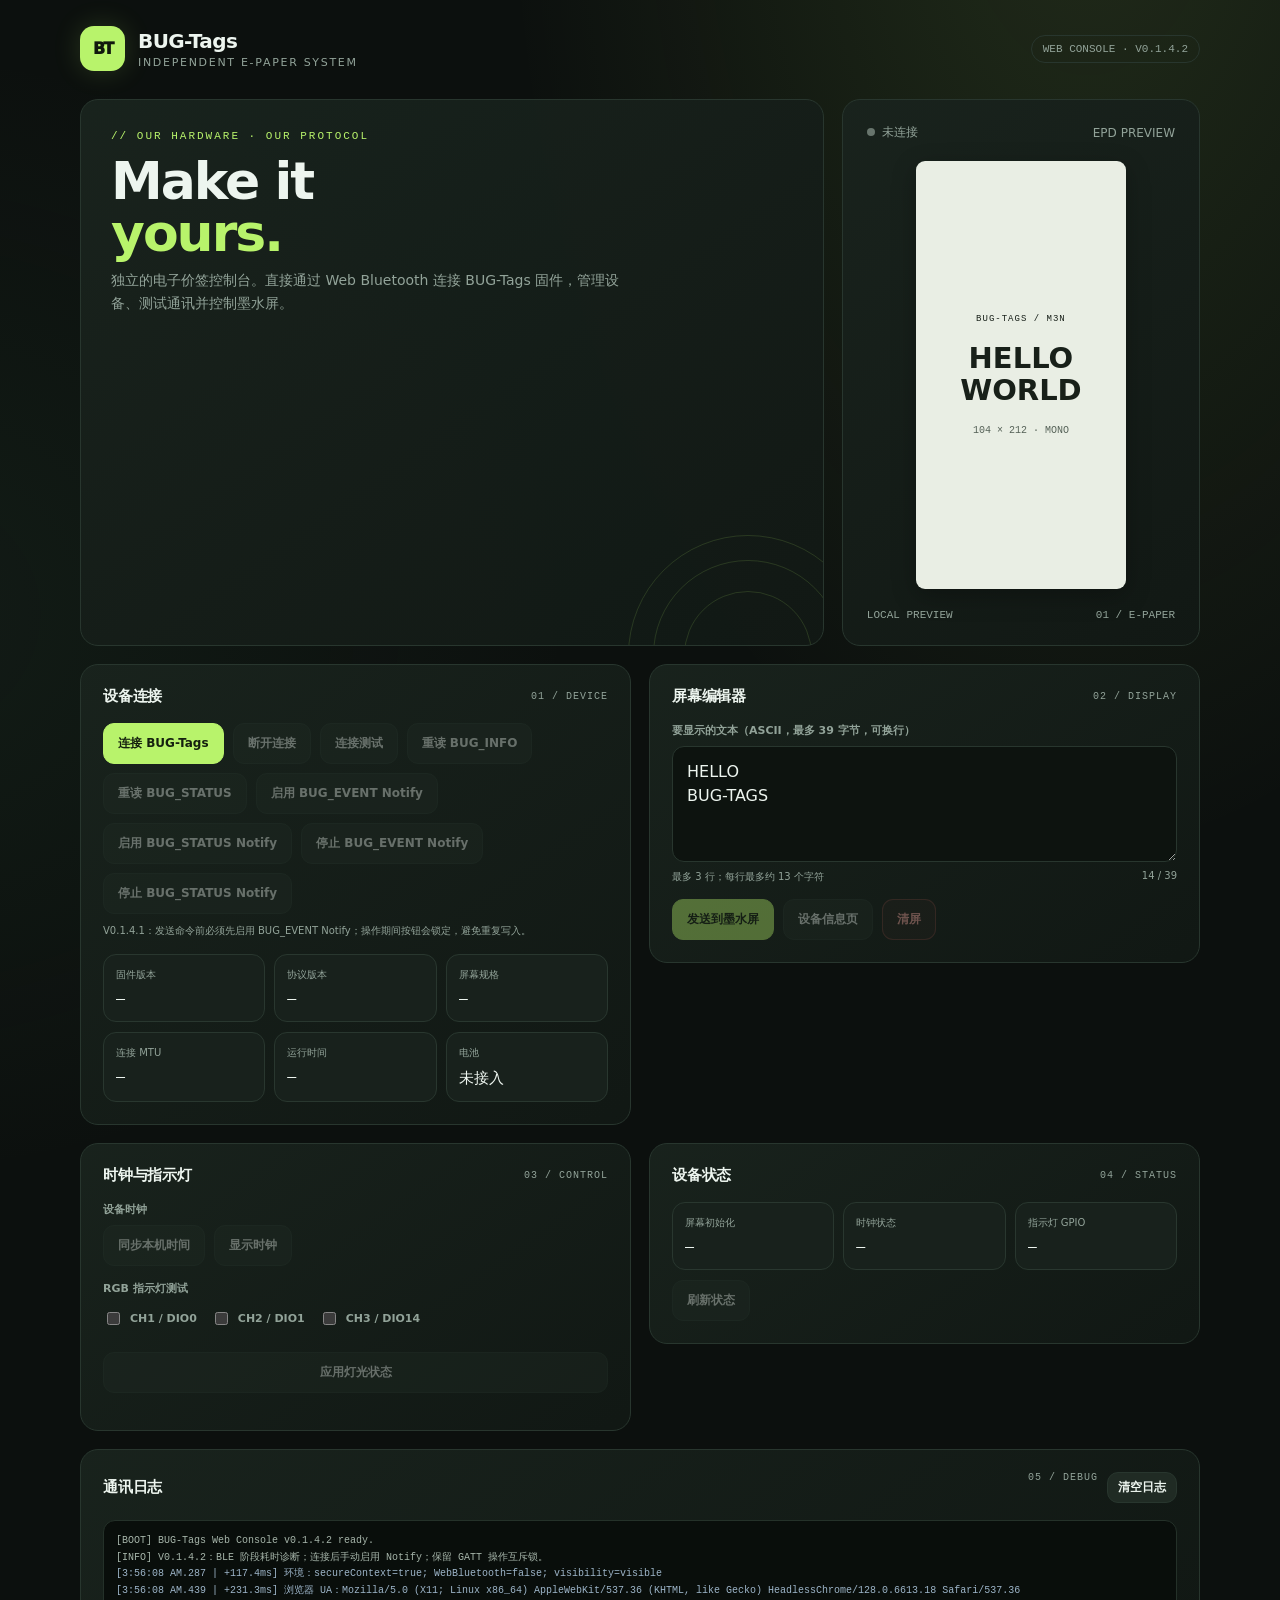
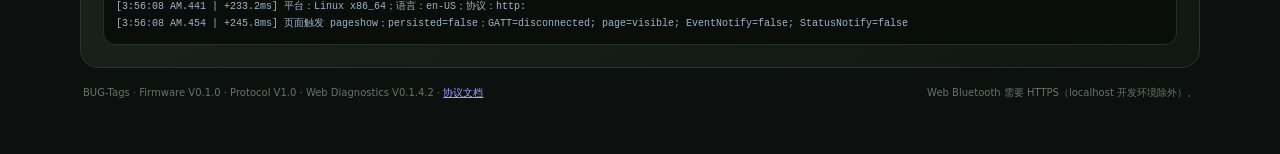
==== index.html @ c1e07cd4 "Add files via upload" ====
<!doctype html>
<html lang="zh-CN">
<head>
  <meta charset="utf-8">
  <meta name="viewport" content="width=device-width,initial-scale=1,viewport-fit=cover">
  <meta name="theme-color" content="#111713">
  <meta name="description" content="BUG-Tags — 自研电子价签 BLE 管理控制台">
  <title>BUG-Tags · E-Paper Control</title>
  <style>
    :root {
      color-scheme: dark;
      --bg: #0c100e;
      --panel: #131a16;
      --panel-2: #18211c;
      --line: #28362e;
      --text: #edf5ef;
      --muted: #92a399;
      --green: #b8f36b;
      --green-2: #d4ff9a;
      --red: #ff786e;
      --amber: #f4c56b;
      --radius: 18px;
      --mono: ui-monospace, SFMono-Regular, Consolas, "Liberation Mono", monospace;
      font-family: Inter, ui-sans-serif, system-ui, -apple-system, BlinkMacSystemFont, "Segoe UI", sans-serif;
      background: var(--bg);
      color: var(--text);
    }
    * { box-sizing: border-box; }
    body {
      margin: 0;
      min-height: 100vh;
      background:
        radial-gradient(ellipse at 85% -10%, rgba(184,243,107,.12), transparent 38%),
        radial-gradient(ellipse at -10% 35%, rgba(63,116,79,.12), transparent 35%),
        var(--bg);
    }
    button, input, textarea { font: inherit; }
    button { cursor: pointer; }
    .shell { width: min(1120px, calc(100% - 32px)); margin: 0 auto; padding: 26px 0 54px; }
    .topbar { display: flex; align-items: center; justify-content: space-between; gap: 18px; margin-bottom: 28px; }
    .brand { display: flex; align-items: center; gap: 13px; min-width: 0; }
    .logo {
      width: 45px; height: 45px; border-radius: 14px; display: grid; place-items: center;
      color: #10170d; background: var(--green); font-weight: 950; letter-spacing: -2px;
      box-shadow: 0 0 28px rgba(184,243,107,.16);
    }
    .brand-name { font-size: 20px; font-weight: 850; letter-spacing: -.6px; }
    .brand-sub { color: var(--muted); font-size: 11px; letter-spacing: 1.7px; margin-top: 3px; text-transform: uppercase; }
    .build-tag { border: 1px solid var(--line); border-radius: 99px; padding: 7px 11px; color: var(--muted); font: 11px var(--mono); white-space: nowrap; }
    .hero { display: grid; grid-template-columns: 1.35fr .65fr; gap: 18px; margin-bottom: 18px; }
    .hero-main, .hero-device, .panel { border: 1px solid var(--line); border-radius: var(--radius); background: linear-gradient(145deg, rgba(25,35,29,.96), rgba(17,24,20,.96)); }
    .hero-main { padding: 30px; min-height: 226px; position: relative; overflow: hidden; }
    .eyebrow { color: var(--green); font: 11px var(--mono); letter-spacing: 2px; text-transform: uppercase; }
    h1 { margin: 13px 0 10px; font-size: clamp(32px, 5vw, 52px); line-height: 1; letter-spacing: -2px; }
    .hero-main p { margin: 0; color: var(--muted); max-width: 520px; line-height: 1.65; font-size: 14px; }
    .hero-orbit { position: absolute; width: 240px; height: 240px; border: 1px solid rgba(184,243,107,.14); border-radius: 50%; right: -45px; bottom: -130px; }
    .hero-orbit:before, .hero-orbit:after { content: ""; position: absolute; border: 1px solid rgba(184,243,107,.14); border-radius: 50%; inset: 24px; }
    .hero-orbit:after { inset: 55px; }
    .hero-device { padding: 24px; display: flex; flex-direction: column; justify-content: space-between; gap: 20px; }
    .device-top { display: flex; justify-content: space-between; align-items: center; color: var(--muted); font-size: 12px; }
    .dot { width: 8px; height: 8px; border-radius: 50%; background: #68756d; display: inline-block; margin-right: 7px; }
    .dot.online { background: var(--green); box-shadow: 0 0 12px rgba(184,243,107,.7); }
    .epaper { background: #e9eee4; color: #182019; border-radius: 9px; width: 100%; max-width: 210px; aspect-ratio: 104 / 212; margin: 0 auto; padding: 15px 11px; display: flex; flex-direction: column; align-items: center; justify-content: center; text-align: center; box-shadow: 0 7px 25px rgba(0,0,0,.27); }
    .epaper small { font: 9px var(--mono); letter-spacing: 1px; }
    .epaper strong { font-size: clamp(21px, 3vw, 29px); line-height: 1.1; margin: 19px 0; overflow-wrap: anywhere; }
    .epaper span { font: 10px var(--mono); color: #566258; }
    .device-foot { display: flex; justify-content: space-between; color: var(--muted); font: 11px var(--mono); }
    .grid { display: grid; grid-template-columns: 1fr 1fr; gap: 18px; align-items: start; }
    .panel { padding: 22px; }
    .panel-head { display: flex; align-items: center; justify-content: space-between; gap: 12px; margin-bottom: 17px; }
    .panel-title { margin: 0; font-size: 15px; font-weight: 800; letter-spacing: -.2px; }
    .panel-kicker { color: var(--muted); font: 10px var(--mono); letter-spacing: 1px; }
    .status-grid { display: grid; grid-template-columns: repeat(3,1fr); gap: 9px; }
    .metric { padding: 13px 12px; background: var(--panel-2); border: 1px solid #29372f; border-radius: 13px; min-width: 0; }
    .metric-label { color: var(--muted); font-size: 10px; margin-bottom: 9px; }
    .metric-value { font: 15px var(--mono); white-space: nowrap; overflow: hidden; text-overflow: ellipsis; }
    .actions { display: flex; flex-wrap: wrap; gap: 9px; }
    .btn { border: 1px solid var(--line); color: var(--text); background: #202b24; padding: 11px 14px; border-radius: 11px; font-weight: 700; font-size: 12px; transition: .15s ease; }
    .btn:hover:not(:disabled) { border-color: #65864c; transform: translateY(-1px); }
    .btn:disabled { opacity: .38; cursor: not-allowed; }
    .btn-primary { color: #15200f; background: var(--green); border-color: var(--green); }
    .btn-primary:hover:not(:disabled) { background: var(--green-2); }
    .btn-danger { color: #ffaca5; background: rgba(255,120,110,.08); border-color: rgba(255,120,110,.3); }
    .field { display: grid; gap: 8px; margin-bottom: 15px; }
    .field label { color: var(--muted); font-size: 11px; font-weight: 650; }
    textarea, input[type="text"] { width: 100%; background: #0d130f; border: 1px solid var(--line); color: var(--text); border-radius: 12px; padding: 13px 14px; outline: none; resize: vertical; }
    textarea { min-height: 116px; line-height: 1.5; }
    textarea:focus, input:focus { border-color: #83b84e; box-shadow: 0 0 0 3px rgba(184,243,107,.08); }
    .hint { display: flex; justify-content: space-between; gap: 12px; color: var(--muted); font-size: 10px; }
    .leds { display: flex; gap: 14px; flex-wrap: wrap; margin: 5px 0 16px; }
    .led-choice { display: flex; align-items: center; gap: 7px; font-size: 11px; color: var(--muted); }
    .led-choice input { accent-color: var(--green); }
    .wide { grid-column: 1 / -1; }
    .log { background: #090e0b; border: 1px solid #243129; border-radius: 12px; padding: 12px; min-height: 108px; max-height: 190px; overflow: auto; font: 10px/1.65 var(--mono); color: #a6b5aa; white-space: pre-wrap; overflow-wrap: anywhere; }
    .log .ok { color: var(--green); } .log .warn { color: var(--amber); } .log .err { color: var(--red); } .log .diag { color: #9db5c9; }
    .footer { display: flex; justify-content: space-between; gap: 12px; color: #64756a; font-size: 10px; padding: 18px 3px 0; }
    .toast { position: fixed; left: 50%; bottom: max(20px, env(safe-area-inset-bottom)); transform: translate(-50%, 15px); opacity: 0; pointer-events: none; padding: 11px 15px; background: #e3f2d7; color: #1b2816; border-radius: 99px; font-size: 12px; font-weight: 750; box-shadow: 0 8px 35px rgba(0,0,0,.35); transition: .22s ease; z-index: 9; max-width: calc(100% - 32px); text-align: center; }
    .toast.show { opacity: 1; transform: translate(-50%, 0); }
    @media (max-width: 760px) {
      .shell { width: min(100% - 22px, 600px); padding-top: 16px; }
      .hero { grid-template-columns: 1fr; }
      .hero-main { min-height: 190px; padding: 24px; }
      .hero-device { display: grid; grid-template-columns: 1fr 120px; align-items: center; gap: 12px; padding: 16px; }
      .device-top, .device-foot { grid-column: 1 / -1; }
      .epaper { grid-column: 2; grid-row: 2; width: 112px; padding: 8px; }
      .epaper strong { margin: 10px 0; font-size: 18px; }
      .grid { grid-template-columns: 1fr; gap: 12px; }
      .wide { grid-column: auto; }
      .panel { padding: 18px; }
      .status-grid { grid-template-columns: repeat(3,1fr); }
      .footer { flex-direction: column; }
    }
    @media (max-width: 390px) {
      .status-grid { grid-template-columns: 1fr 1fr; }
      .build-tag { display: none; }
    }
  </style>
</head>
<body>
  <main class="shell">
    <header class="topbar">
      <div class="brand">
        <div class="logo">BT</div>
        <div><div class="brand-name">BUG-Tags</div><div class="brand-sub">Independent E-Paper System</div></div>
      </div>
      <div class="build-tag">WEB CONSOLE · V0.1.4.2</div>
    </header>

    <section class="hero">
      <div class="hero-main">
        <div class="eyebrow">// OUR HARDWARE · OUR PROTOCOL</div>
        <h1>Make it<br><span style="color:var(--green)">yours.</span></h1>
        <p>独立的电子价签控制台。直接通过 Web Bluetooth 连接 BUG-Tags 固件，管理设备、测试通讯并控制墨水屏。</p>
        <div class="hero-orbit"></div>
      </div>
      <div class="hero-device">
        <div class="device-top"><span><i id="linkDot" class="dot"></i><span id="linkState">未连接</span></span><span>EPD PREVIEW</span></div>
        <div class="epaper"><small>BUG-TAGS / M3N</small><strong id="previewText">HELLO<br>WORLD</strong><span>104 × 212 · MONO</span></div>
        <div class="device-foot"><span id="previewMode">LOCAL PREVIEW</span><span>01 / E-PAPER</span></div>
      </div>
    </section>

    <section class="grid">
      <article class="panel">
        <div class="panel-head"><h2 class="panel-title">设备连接</h2><span class="panel-kicker">01 / DEVICE</span></div>
        <div class="actions">
          <button class="btn btn-primary" id="connectBtn">连接 BUG-Tags</button>
          <button class="btn" id="disconnectBtn" disabled>断开连接</button>
          <button class="btn" id="pingBtn" disabled>连接测试</button>
          <button class="btn" id="readInfoBtn" disabled>重读 BUG_INFO</button>
          <button class="btn" id="readStatusBtn" disabled>重读 BUG_STATUS</button>
          <button class="btn" id="eventNotifyBtn" disabled>启用 BUG_EVENT Notify</button>
          <button class="btn" id="statusNotifyBtn" disabled>启用 BUG_STATUS Notify</button>
          <button class="btn" id="stopEventNotifyBtn" disabled>停止 BUG_EVENT Notify</button>
          <button class="btn" id="stopStatusNotifyBtn" disabled>停止 BUG_STATUS Notify</button>
        </div>
        <div class="hint" style="margin-top:10px">V0.1.4.1：发送命令前必须先启用 BUG_EVENT Notify；操作期间按钮会锁定，避免重复写入。</div>
        <div style="height:16px"></div>
        <div class="status-grid">
          <div class="metric"><div class="metric-label">固件版本</div><div class="metric-value" id="firmwareValue">—</div></div>
          <div class="metric"><div class="metric-label">协议版本</div><div class="metric-value" id="protocolValue">—</div></div>
          <div class="metric"><div class="metric-label">屏幕规格</div><div class="metric-value" id="screenValue">—</div></div>
        </div>
        <div style="height:10px"></div>
        <div class="status-grid">
          <div class="metric"><div class="metric-label">连接 MTU</div><div class="metric-value" id="mtuValue">—</div></div>
          <div class="metric"><div class="metric-label">运行时间</div><div class="metric-value" id="uptimeValue">—</div></div>
          <div class="metric"><div class="metric-label">电池</div><div class="metric-value" id="batteryValue">未接入</div></div>
        </div>
      </article>

      <article class="panel">
        <div class="panel-head"><h2 class="panel-title">屏幕编辑器</h2><span class="panel-kicker">02 / DISPLAY</span></div>
        <div class="field">
          <label for="screenText">要显示的文本（ASCII，最多 39 字节，可换行）</label>
          <textarea id="screenText" maxlength="39" spellcheck="false">HELLO
BUG-TAGS</textarea>
          <div class="hint"><span>最多 3 行；每行最多约 13 个字符</span><span id="textCount">14 / 39</span></div>
        </div>
        <div class="actions">
          <button class="btn btn-primary" id="sendTextBtn" disabled>发送到墨水屏</button>
          <button class="btn" id="showInfoBtn" disabled>设备信息页</button>
          <button class="btn btn-danger" id="clearBtn" disabled>清屏</button>
        </div>
      </article>

      <article class="panel">
        <div class="panel-head"><h2 class="panel-title">时钟与指示灯</h2><span class="panel-kicker">03 / CONTROL</span></div>
        <div class="field"><label>设备时钟</label><div class="actions">
          <button class="btn" id="syncTimeBtn" disabled>同步本机时间</button>
          <button class="btn" id="showClockBtn" disabled>显示时钟</button>
        </div></div>
        <div class="field"><label>RGB 指示灯测试</label>
          <div class="leds">
            <label class="led-choice"><input type="checkbox" id="led1"> CH1 / DIO0</label>
            <label class="led-choice"><input type="checkbox" id="led2"> CH2 / DIO1</label>
            <label class="led-choice"><input type="checkbox" id="led3"> CH3 / DIO14</label>
          </div>
          <button class="btn" id="ledBtn" disabled>应用灯光状态</button>
        </div>
      </article>

      <article class="panel">
        <div class="panel-head"><h2 class="panel-title">设备状态</h2><span class="panel-kicker">04 / STATUS</span></div>
        <div class="status-grid">
          <div class="metric"><div class="metric-label">屏幕初始化</div><div class="metric-value" id="epdValue">—</div></div>
          <div class="metric"><div class="metric-label">时钟状态</div><div class="metric-value" id="clockValue">—</div></div>
          <div class="metric"><div class="metric-label">指示灯 GPIO</div><div class="metric-value" id="ledValue">—</div></div>
        </div>
        <div style="height:10px"></div>
        <div class="actions"><button class="btn" id="refreshStatusBtn" disabled>刷新状态</button></div>
      </article>

      <article class="panel wide">
        <div class="panel-head"><h2 class="panel-title">通讯日志</h2><div class="actions"><span class="panel-kicker">05 / DEBUG</span><button id="clearLogBtn" class="btn" style="padding:6px 10px">清空日志</button></div></div>
        <div class="log" id="logBox">[BOOT] BUG-Tags Web Console v0.1.4.2 ready.
[INFO] V0.1.4.2：BLE 阶段耗时诊断；连接后手动启用 Notify；保留 GATT 操作互斥锁。</div>
      </article>
    </section>

    <footer class="footer"><span>BUG-Tags · Firmware V0.1.0 · Protocol V1.0 · Web Diagnostics V0.1.4.2 · <a href="PROTOCOL_V1.md" target="_blank" rel="noopener">协议文档</a></span><span>Web Bluetooth 需要 HTTPS（localhost 开发环境除外）。</span></footer>
  </main>
  <div class="toast" id="toast"></div>

  <script>
  (() => {
    'use strict';
    const UUID = {
      service: 'b07a0001-4255-4754-4147-425547544147',
      control: 'b07a0002-4255-4754-4147-425547544147',
      event:   'b07a0003-4255-4754-4147-425547544147',
      info:    'b07a0004-4255-4754-4147-425547544147',
      status:  'b07a0005-4255-4754-4147-425547544147'
    };
    const CMD = { PING:0x01, INFO:0x02, STATUS:0x03, TEXT_BEGIN:0x10, TEXT_CHUNK:0x11, TEXT_COMMIT:0x12, CLEAR:0x13, DEVICE_INFO:0x14, CLOCK:0x15, SET_TIME:0x20, GET_TIME:0x21, LED:0x30 };
    const MAGIC0 = 0x42, MAGIC1 = 0x54, PROTOCOL = 1;
    const $ = id => document.getElementById(id);
    let device = null, server = null, characteristics = null, sequence = 1;
    let pending = new Map(), connected = false, toastTimer = 0, connectedAt = 0;
    let connectedAtPerf = 0;
    let eventNotifyEnabled = false, statusNotifyEnabled = false;
    let actionBusy = false;
    let lastBleAction = '页面启动';
    let bleOpSerial = 0;
    const activeBleOps = new Map();

    function log(message, kind='') {
      const box = $('logBox');
      const line = document.createElement('div');
      if (kind) line.className = kind;
      const now = new Date();
      const stamp = now.toLocaleTimeString() + '.' + String(now.getMilliseconds()).padStart(3, '0');
      line.textContent = `[${stamp} | +${performance.now().toFixed(1)}ms] ${message}`;
      box.appendChild(line); box.scrollTop = box.scrollHeight;
    }
    function bleStateSnapshot() {
      return `GATT=${device?.gatt?.connected ? 'connected' : 'disconnected'}; page=${document.visibilityState || 'unknown'}; EventNotify=${eventNotifyEnabled}; StatusNotify=${statusNotifyEnabled}`;
    }
    function beginBleOperation(label) {
      const token = { id: ++bleOpSerial, label, startedAt: performance.now() };
      activeBleOps.set(token.id, token);
      lastBleAction = label;
      log(`[BLE#${token.id}] BEGIN ${label} | ${bleStateSnapshot()}`, 'diag');
      return token;
    }
    function endBleOperation(token, outcome, error) {
      const elapsed = performance.now() - token.startedAt;
      activeBleOps.delete(token.id);
      const detail = error ? ` | ${error.name || 'Error'}: ${error.message || String(error)}` : '';
      log(`[BLE#${token.id}] ${outcome} ${token.label} | duration=${elapsed.toFixed(1)}ms | ${bleStateSnapshot()}${detail}`,
          outcome === 'OK' ? 'ok' : 'err');
    }
    async function trackBleOperation(label, operation) {
      const token = beginBleOperation(label);
      try {
        const result = await operation();
        endBleOperation(token, 'OK');
        return result;
      } catch (error) {
        endBleOperation(token, 'FAIL', error);
        throw error;
      }
    }
    function logRuntimeEnvironment() {
      log(`环境：secureContext=${window.isSecureContext}; WebBluetooth=${'bluetooth' in navigator}; visibility=${document.visibilityState || 'unknown'}`, 'diag');
      log(`浏览器 UA：${navigator.userAgent || 'unknown'}`, 'diag');
      log(`平台：${navigator.platform || 'unknown'}；语言：${navigator.language || 'unknown'}；协议：${location.protocol}`, 'diag');
      if (navigator.bluetooth && typeof navigator.bluetooth.getAvailability === 'function') {
        navigator.bluetooth.getAvailability().then(available => {
          log(`Web Bluetooth adapter availability=${available}`, 'diag');
        }).catch(error => {
          log(`Web Bluetooth availability 查询失败：${error.name || 'Error'}: ${error.message || error}`, 'warn');
        });
      }
    }
    function toast(message) {
      const el = $('toast'); el.textContent = message; el.classList.add('show');
      clearTimeout(toastTimer); toastTimer = setTimeout(() => el.classList.remove('show'), 2300);
    }
    function syncControls() {
      const locked = actionBusy;
      $('connectBtn').disabled = connected || locked;
      $('disconnectBtn').disabled = !connected || locked;
      // Direct ATT reads do not require BUG_EVENT notifications.
      ['readInfoBtn','readStatusBtn'].forEach(id => $(id).disabled = !connected || locked);
      // Every protocol command expects its response on BUG_EVENT Notify.
      ['pingBtn','sendTextBtn','showInfoBtn','clearBtn','syncTimeBtn','showClockBtn','ledBtn','refreshStatusBtn']
        .forEach(id => $(id).disabled = !connected || locked || !eventNotifyEnabled);
      $('eventNotifyBtn').disabled = !connected || locked || eventNotifyEnabled;
      $('statusNotifyBtn').disabled = !connected || locked || statusNotifyEnabled;
      $('stopEventNotifyBtn').disabled = !connected || locked || !eventNotifyEnabled;
      $('stopStatusNotifyBtn').disabled = !connected || locked || !statusNotifyEnabled;
    }
    function setConnected(value) {
      connected = value;
      $('linkState').textContent = value ? '已连接' : '未连接';
      $('linkDot').classList.toggle('online', value);
      if (!value) {
        eventNotifyEnabled = false;
        statusNotifyEnabled = false;
        ['firmwareValue','protocolValue','screenValue','mtuValue','uptimeValue','epdValue','clockValue','ledValue'].forEach(id => $(id).textContent = '—');
        $('batteryValue').textContent = '未接入';
        $('previewMode').textContent = 'LOCAL PREVIEW';
      } else {
        $('previewMode').textContent = 'DEVICE LINKED';
      }
      syncControls();
    }
    function crc16(bytes, length=bytes.length) {
      let crc = 0xFFFF;
      for (let i=0;i<length;i++) {
        crc ^= bytes[i] << 8;
        for (let bit=0;bit<8;bit++) crc = (crc & 0x8000) ? ((crc << 1) ^ 0x1021) & 0xFFFF : (crc << 1) & 0xFFFF;
      }
      return crc;
    }
    function u16(bytes, offset) { return bytes[offset] | (bytes[offset+1] << 8); }
    function u32(bytes, offset) { return (bytes[offset] | (bytes[offset+1]<<8) | (bytes[offset+2]<<16) | (bytes[offset+3]<<24)) >>> 0; }
    function put16(bytes, offset, value) { bytes[offset]=value&255; bytes[offset+1]=(value>>>8)&255; }
    function put32(bytes, offset, value) { bytes[offset]=value&255; bytes[offset+1]=(value>>>8)&255; bytes[offset+2]=(value>>>16)&255; bytes[offset+3]=(value>>>24)&255; }
    function buildCommand(opcode, payload, seq) {
      const frame = new Uint8Array(11 + payload.length);
      frame[0]=MAGIC0; frame[1]=MAGIC1; frame[2]=PROTOCOL; frame[3]=0x01; frame[4]=opcode;
      put16(frame,5,seq); put16(frame,7,payload.length); frame.set(payload,9);
      const crc = crc16(frame, 9 + payload.length); put16(frame,9+payload.length,crc);
      return frame;
    }
    function onEvent(event) {
      const view = event.target.value;
      const bytes = new Uint8Array(view.buffer, view.byteOffset, view.byteLength);
      if (bytes.length < 11 || bytes[0]!==MAGIC0 || bytes[1]!==MAGIC1 || bytes[2]!==PROTOCOL) {
        log('收到无法识别的 BUG_EVENT 数据帧。','warn'); return;
      }
      const payloadLength = u16(bytes,7);
      if (bytes.length !== 11 + payloadLength || u16(bytes,9+payloadLength)!==crc16(bytes,9+payloadLength)) {
        log('BUG_EVENT CRC 或长度校验失败。','err'); return;
      }
      const type=bytes[3], opcode=bytes[4], seq=u16(bytes,5), payload=bytes.slice(9,9+payloadLength);
      if (type===0x81) {
        const waiter=pending.get(seq);
        if (!waiter) { log(`未匹配响应 opcode=0x${opcode.toString(16)} seq=${seq}`,'warn'); return; }
        pending.delete(seq); clearTimeout(waiter.timer);
        const status=payload.length ? payload[0] : 0xFF;
        const data=payload.slice(1);
        if (status===0) waiter.resolve({opcode,seq,data});
        else waiter.reject(new Error(`设备返回状态码 0x${status.toString(16).padStart(2,'0')}`));
      } else {
        log(`设备事件 type=0x${type.toString(16)} opcode=0x${opcode.toString(16)}`);
      }
    }
    async function command(opcode, payload=new Uint8Array()) {
      if (!connected || !characteristics?.control) throw new Error('设备尚未连接');
      if (!eventNotifyEnabled) throw new Error('尚未启用 BUG_EVENT Notify。请先点击“启用 BUG_EVENT Notify”，命令响应通过该特征返回。');
      const seq=sequence;
      sequence=(sequence+1)&0xFFFF;
      if (sequence===0) sequence=1;
      const frame=buildCommand(opcode,payload,seq);
      let resolveResponse, rejectResponse;
      const response=new Promise((resolve,reject) => { resolveResponse=resolve; rejectResponse=reject; });
      const waiter={resolve:resolveResponse,reject:rejectResponse,timer:0};
      pending.set(seq,waiter);
      try {
        if (typeof characteristics.control.writeValueWithResponse === 'function') {
          await trackBleOperation('BUG_CONTROL.writeValueWithResponse()', () => characteristics.control.writeValueWithResponse(frame));
        } else if (typeof characteristics.control.writeValue === 'function') {
          await trackBleOperation('BUG_CONTROL.writeValue()', () => characteristics.control.writeValue(frame));
        } else {
          throw new Error('浏览器未提供可用的 GATT Write API');
        }
        log(`TX opcode=0x${opcode.toString(16).padStart(2,'0')} seq=${seq} len=${frame.length}`);
        // TEXT_COMMIT performs an EPD refresh before firmware sends its response.
        if (pending.has(seq)) {
          const timeoutMs = opcode === CMD.TEXT_COMMIT ? 20000 : 8000;
          waiter.timer=setTimeout(() => {
            if (pending.get(seq) === waiter) {
              pending.delete(seq);
              rejectResponse(new Error(`命令超时：${timeoutMs/1000} 秒内未收到 BUG_EVENT 响应 (opcode=0x${opcode.toString(16)})`));
            }
          }, timeoutMs);
        }
      } catch (error) {
        if (waiter.timer) clearTimeout(waiter.timer);
        if (pending.get(seq) === waiter) pending.delete(seq);
        throw error;
      }
      const result=await response;
      log(`RX opcode=0x${opcode.toString(16).padStart(2,'0')} seq=${seq} OK (${result.data.length} bytes)`,'ok');
      return result.data;
    }
    function parseInfo(data) {
      if (data.length !== 14) throw new Error(`设备信息长度异常：${data.length}`);
      $('protocolValue').textContent=`${data[0]}.${data[1]}`;
      $('firmwareValue').textContent=`${data[2]}.${data[3]}.${data[4]}`;
      $('screenValue').textContent=`${u16(data,6)}×${u16(data,8)}`;
      const features=u32(data,10);
      log(`DeviceInfo board=${data[5]} features=0x${features.toString(16)}`);
    }
    function parseStatus(data) {
      if (data.length !== 8) return;
      const flags=data[0], mtu=u16(data,2), uptime=u32(data,4);
      $('mtuValue').textContent=String(mtu);
      $('uptimeValue').textContent=formatDuration(uptime);
      $('epdValue').textContent=(flags&1)?'READY':'OFF';
      $('clockValue').textContent=(flags&4)?'已同步':'未同步';
      $('ledValue').textContent=(flags&8)?'READY':'N/A';
      $('batteryValue').textContent=(data[1]===255)?'未接入':`${data[1]}%`;
    }
    function hexBytes(bytes) {
      return Array.from(bytes, b => b.toString(16).padStart(2, '0').toUpperCase()).join('-');
    }
    function characteristicProperties(ch) {
      const p = ch?.properties || {};
      return `read=${!!p.read}, write=${!!p.write}, writeWithoutResponse=${!!p.writeWithoutResponse}, notify=${!!p.notify}, indicate=${!!p.indicate}, authenticatedSignedWrites=${!!p.authenticatedSignedWrites}`;
    }
    async function readGattCharacteristic(kind, label) {
      if (!characteristics?.[kind]) throw new Error(`${label} 特征尚未发现`);
      if (!device?.gatt?.connected) throw new Error('GATT 链路当前未连接');
      log(`调用 ${label}.readValue()…`);
      const view = await trackBleOperation(`${label}.readValue()`, () => characteristics[kind].readValue());
      const bytes = new Uint8Array(view.buffer, view.byteOffset, view.byteLength);
      log(`${label} Read 成功：${bytes.length} 字节 · ${hexBytes(bytes)}`, 'ok');
      if (kind === 'info') parseInfo(bytes);
      if (kind === 'status') parseStatus(bytes);
      return bytes;
    }
    async function readInfo() {
      return readGattCharacteristic('info', 'BUG_INFO');
    }
    async function readStatus() {
      return readGattCharacteristic('status', 'BUG_STATUS');
    }
    function formatDuration(seconds) {
      const h=Math.floor(seconds/3600),m=Math.floor((seconds%3600)/60),s=seconds%60;
      return `${h}h ${m}m ${s}s`;
    }
    async function refreshStatus() {
      await readStatus();
      const commandStatus = await command(CMD.STATUS);
      if (commandStatus.length === 8) {
        parseStatus(commandStatus);
        log(`GET_STATUS 命令响应：${hexBytes(commandStatus)}`, 'ok');
      }
    }
    async function enableNotify(kind) {
      if (!device?.gatt?.connected || !characteristics?.[kind]) throw new Error('设备未连接或特征尚未发现');
      const label = kind === 'event' ? 'BUG_EVENT' : 'BUG_STATUS';
      log(`手动启用 ${label} Notify（浏览器将通过 CCCD 订阅）；开始时间精确到毫秒。`);
      await trackBleOperation(`${label}.startNotifications() / CCCD subscribe`, () => characteristics[kind].startNotifications());
      if (!device?.gatt?.connected) throw new Error(`${label} startNotifications() 已返回，但 GATT 链路已断开`);
      if (kind === 'event') eventNotifyEnabled = true; else statusNotifyEnabled = true;
      setConnected(true);
      log(`${label} Notify 已启用；${bleStateSnapshot()}`, 'ok');
    }
    async function disableNotify(kind) {
      if (!device?.gatt?.connected || !characteristics?.[kind]) throw new Error('设备未连接或特征尚未发现');
      const label = kind === 'event' ? 'BUG_EVENT' : 'BUG_STATUS';
      log(`手动停止 ${label} Notify…`);
      await trackBleOperation(`${label}.stopNotifications() / CCCD unsubscribe`, () => characteristics[kind].stopNotifications());
      if (kind === 'event') eventNotifyEnabled = false; else statusNotifyEnabled = false;
      setConnected(true);
      log(`${label} Notify 已停止；${bleStateSnapshot()}`, 'ok');
    }
    async function connect() {
      if (!('bluetooth' in navigator)) throw new Error('当前浏览器不支持 Web Bluetooth。请使用 Android Chrome 或桌面 Chrome/Edge。');
      let stage='设备选择';
      log('正在请求附近的 BUG-Tags 设备…');
      try {
        device=await trackBleOperation('navigator.bluetooth.requestDevice()', () => navigator.bluetooth.requestDevice({
          filters:[{namePrefix:'BUG-Tags'}],
          optionalServices:[UUID.service]
        }));
        device.addEventListener('gattserverdisconnected', onDisconnected);
        log(`已选择设备：${device.name || 'BUG-Tags'}；GATT 当前状态=${device.gatt?.connected ? 'connected' : 'disconnected'}`);

        stage='GATT 链路建立';
        if (device.gatt?.connected) {
          server=device.gatt;
          if (!connectedAt) connectedAt = Date.now();
          if (!connectedAtPerf) connectedAtPerf = performance.now();
          lastBleAction = '复用已存在 GATT 连接';
          log('检测到此页面已有 GATT 链路，复用现有连接。','ok');
        } else {
          log('正在调用 device.gatt.connect()…');
          server=await trackBleOperation('device.gatt.connect()', () => device.gatt.connect());
          connectedAt = Date.now();
          connectedAtPerf = performance.now();
          lastBleAction = 'GATT connect() 成功';
          log(`GATT 链路已建立；connected=${server.connected}`,'ok');
        }

        stage='发现 BUG-Tags 主服务';
        log(`正在查找主服务 ${UUID.service}…`);
        const service=await trackBleOperation('server.getPrimaryService(BUG-Tags)', () => server.getPrimaryService(UUID.service));
        log('已找到 BUG-Tags 主服务。','ok');

        stage='发现特征';
        log('正在发现 BUG_INFO / BUG_CONTROL / BUG_EVENT / BUG_STATUS…');
        characteristics={
          info:await trackBleOperation('getCharacteristic(BUG_INFO)', () => service.getCharacteristic(UUID.info)),
          control:await trackBleOperation('getCharacteristic(BUG_CONTROL)', () => service.getCharacteristic(UUID.control)),
          event:await trackBleOperation('getCharacteristic(BUG_EVENT)', () => service.getCharacteristic(UUID.event)),
          status:await trackBleOperation('getCharacteristic(BUG_STATUS)', () => service.getCharacteristic(UUID.status))
        };
        log('四个特征均已发现。','ok');
        log(`BUG_INFO properties: ${characteristicProperties(characteristics.info)}`);
        log(`BUG_CONTROL properties: ${characteristicProperties(characteristics.control)}`);
        log(`BUG_EVENT properties: ${characteristicProperties(characteristics.event)}`);
        log(`BUG_STATUS properties: ${characteristicProperties(characteristics.status)}`);

        characteristics.event.addEventListener('characteristicvaluechanged',onEvent);
        characteristics.status.addEventListener('characteristicvaluechanged', event => {
          const view=event.target.value;
          const bytes=new Uint8Array(view.buffer,view.byteOffset,view.byteLength);
          log(`BUG_STATUS Notify：${hexBytes(bytes)}`,'ok');
          parseStatus(bytes);
        });

        // Passive-link diagnostic: do not issue ATT Read during connect.
        // The user will manually invoke one Read after observing an idle link.
        log('连接阶段不自动 Read / Notify。需要发送命令时，请先手动启用 BUG_EVENT Notify。','warn');

        // Strict passive mode: no ATT Read, no CCCD writes, no Notify subscription.
        lastBleAction = '只完成 GATT connect / service discovery';
        setConnected(true);
        log('BUG-Tags GATT 服务已连接。命令按钮会在 BUG_EVENT Notify 启用后开放。','ok');
        toast('BUG-Tags GATT 已连接');
      } catch (error) {
        const name=error?.name || 'Error';
        const message=error?.message || String(error);
        const linkState=device?.gatt?.connected ? 'connected' : 'disconnected';
        log(`失败阶段：${stage}；${name}: ${message}；GATT=${linkState}；最近操作=${lastBleAction}`,'err');
        // Preserve a live GATT link for diagnosis; do not auto-disconnect on a page-side error.
        if (device?.gatt?.connected && characteristics) {
          server=device.gatt;
          setConnected(true);
          log('保留当前 GATT 链路，可手动重试读取或主动断开。','warn');
        } else {
          characteristics=null;
          server=null;
          setConnected(false);
        }
        throw new Error(`[${stage}] ${name}: ${message}`);
      }
    }
    function onDisconnected() {
      const elapsedMs = connectedAtPerf ? performance.now() - connectedAtPerf : -1;
      const elapsedText = elapsedMs >= 0 ? `${(elapsedMs / 1000).toFixed(3)} 秒 (${elapsedMs.toFixed(1)}ms)` : '时长未知';
      const visibility = document.visibilityState || 'unknown';
      const hadEventNotify = eventNotifyEnabled;
      const hadStatusNotify = statusNotifyEnabled;
      const inFlight = Array.from(activeBleOps.values(), op => `#${op.id} ${op.label} ${(performance.now() - op.startedAt).toFixed(1)}ms`).join(' ; ') || '无';
      log(`GATT DISCONNECTED | duration=${elapsedText} | page=${visibility} | lastAction=${lastBleAction} | EventNotify=${hadEventNotify} | StatusNotify=${hadStatusNotify}`, 'warn');
      log(`断连瞬间尚未结束的 BLE 操作：${inFlight}`, inFlight === '无' ? 'diag' : 'err');
      for (const [seq,waiter] of pending) { clearTimeout(waiter.timer); waiter.reject(new Error('BLE 已断开')); }
      pending.clear(); characteristics=null; server=null; setConnected(false); connectedAt=0; connectedAtPerf=0;
    }
    async function disconnect() {
      if (device?.gatt?.connected) device.gatt.disconnect();
      else onDisconnected();
    }
    function asciiPayload(text) {
      const normalized=text.replace(/\r\n?/g,'\n');
      for (const ch of normalized) {
        const code=ch.charCodeAt(0);
        if (code!==10 && (code<32 || code>126)) throw new Error('当前固件的 V0.1 文本绘制仅支持 ASCII 字符。');
      }
      const bytes=new TextEncoder().encode(normalized);
      if (bytes.length<1 || bytes.length>39) throw new Error('文本长度必须为 1–39 个字节。');
      return bytes;
    }
    async function safeAction(action) {
      if (actionBusy) {
        log('已有 BLE 操作尚未完成，本次点击已忽略；请等待当前操作结束。','warn');
        return;
      }
      actionBusy = true;
      syncControls();
      try {
        await action();
      } catch (error) {
        log(error?.message || String(error),'err');
        toast(error?.message || '操作失败');
      } finally {
        actionBusy = false;
        syncControls();
      }
    }
    document.addEventListener('visibilitychange', () => log(`页面可见性变化：${document.visibilityState}；${bleStateSnapshot()}`, 'diag'));
    window.addEventListener('pagehide', event => log(`页面触发 pagehide；persisted=${!!event.persisted}；${bleStateSnapshot()}`, 'warn'));
    window.addEventListener('pageshow', event => log(`页面触发 pageshow；persisted=${!!event.persisted}；${bleStateSnapshot()}`, 'diag'));
    $('connectBtn').addEventListener('click',()=>safeAction(connect));
    $('disconnectBtn').addEventListener('click',()=>safeAction(disconnect));
    $('readInfoBtn').addEventListener('click',()=>safeAction(async()=>{ await readInfo(); toast('BUG_INFO 读取成功'); }));
    $('readStatusBtn').addEventListener('click',()=>safeAction(async()=>{ await readStatus(); toast('BUG_STATUS 读取成功'); }));
    $('eventNotifyBtn').addEventListener('click',()=>safeAction(()=>enableNotify('event')));
    $('statusNotifyBtn').addEventListener('click',()=>safeAction(()=>enableNotify('status')));
    $('stopEventNotifyBtn').addEventListener('click',()=>safeAction(()=>disableNotify('event')));
    $('stopStatusNotifyBtn').addEventListener('click',()=>safeAction(()=>disableNotify('status')));
    $('pingBtn').addEventListener('click',()=>safeAction(async()=>{
      const data=await command(CMD.PING);
      if (data.length>=8) log(`PONG · uptime ${u32(data,4)} sec`,'ok');
      toast('设备响应正常');
    }));
    $('sendTextBtn').addEventListener('click',()=>safeAction(async()=>{
      if (!eventNotifyEnabled) throw new Error('请先启用 BUG_EVENT Notify，再发送文本。');
      const text=$('screenText').value;
      const bytes=asciiPayload(text);
      log(`开始文本传输：${bytes.length} 字节；等待每条命令的设备确认。`,'warn');
      await command(CMD.TEXT_BEGIN,new Uint8Array([bytes.length]));
      for (let offset=0; offset<bytes.length; offset+=7) {
        const chunk=bytes.slice(offset,Math.min(offset+7,bytes.length));
        const packet=new Uint8Array(2+chunk.length); packet[0]=offset; packet[1]=chunk.length; packet.set(chunk,2);
        log(`发送文本分片 ${offset}–${offset+chunk.length-1} / ${bytes.length}`);
        await command(CMD.TEXT_CHUNK,packet);
      }
      log('所有文本分片已确认，正在提交屏幕刷新…','warn');
      await command(CMD.TEXT_COMMIT);
      $('previewText').innerHTML='';
      for (const line of text.replace(/\r/g,'').split('\n').slice(0,3)) {
        const span=document.createElement('span'); span.textContent=line || ' '; span.style.display='block'; span.style.fontSize='0.84em'; span.style.margin='2px 0'; $('previewText').appendChild(span);
      }
      toast('文本已发送并收到设备确认');
    }));
    $('showInfoBtn').addEventListener('click',()=>safeAction(async()=>{ await command(CMD.DEVICE_INFO); $('previewText').textContent='DEVICE\nINFO'; toast('已切换设备信息页'); }));
    $('clearBtn').addEventListener('click',()=>safeAction(async()=>{ await command(CMD.CLEAR); $('previewText').textContent=''; toast('屏幕已清除'); }));
    $('syncTimeBtn').addEventListener('click',()=>safeAction(async()=>{
      const payload=new Uint8Array(6); put32(payload,0,Math.floor(Date.now()/1000)); put16(payload,4,((new Date()).getTimezoneOffset()*-1)&0xFFFF);
      await command(CMD.SET_TIME,payload); toast('本机时间已同步到设备'); await refreshStatus();
    }));
    $('showClockBtn').addEventListener('click',()=>safeAction(async()=>{ await command(CMD.CLOCK); $('previewText').textContent='CLOCK'; toast('已切换时钟页面'); }));
    $('ledBtn').addEventListener('click',()=>safeAction(async()=>{
      const mask=($('led1').checked?1:0)|($('led2').checked?2:0)|($('led3').checked?4:0);
      await command(CMD.LED,new Uint8Array([mask])); toast(`LED mask = ${mask}`);
    }));
    $('refreshStatusBtn').addEventListener('click',()=>safeAction(async()=>{ await refreshStatus(); toast('状态已刷新'); }));
    $('clearLogBtn').addEventListener('click',()=>{ $('logBox').textContent='[INFO] Log cleared.'; });
    $('screenText').addEventListener('input',()=>{
      const value=$('screenText').value; $('textCount').textContent=`${new TextEncoder().encode(value).length} / 39`;
      $('previewText').textContent=value || 'PREVIEW';
    });
    setConnected(false);
    logRuntimeEnvironment();
    if (!window.isSecureContext) log('当前页面不是安全上下文。GitHub Pages HTTPS 可用；file:// 本地文件通常不能使用 Web Bluetooth。','warn');
  })();
  </script>
</body>
</html>
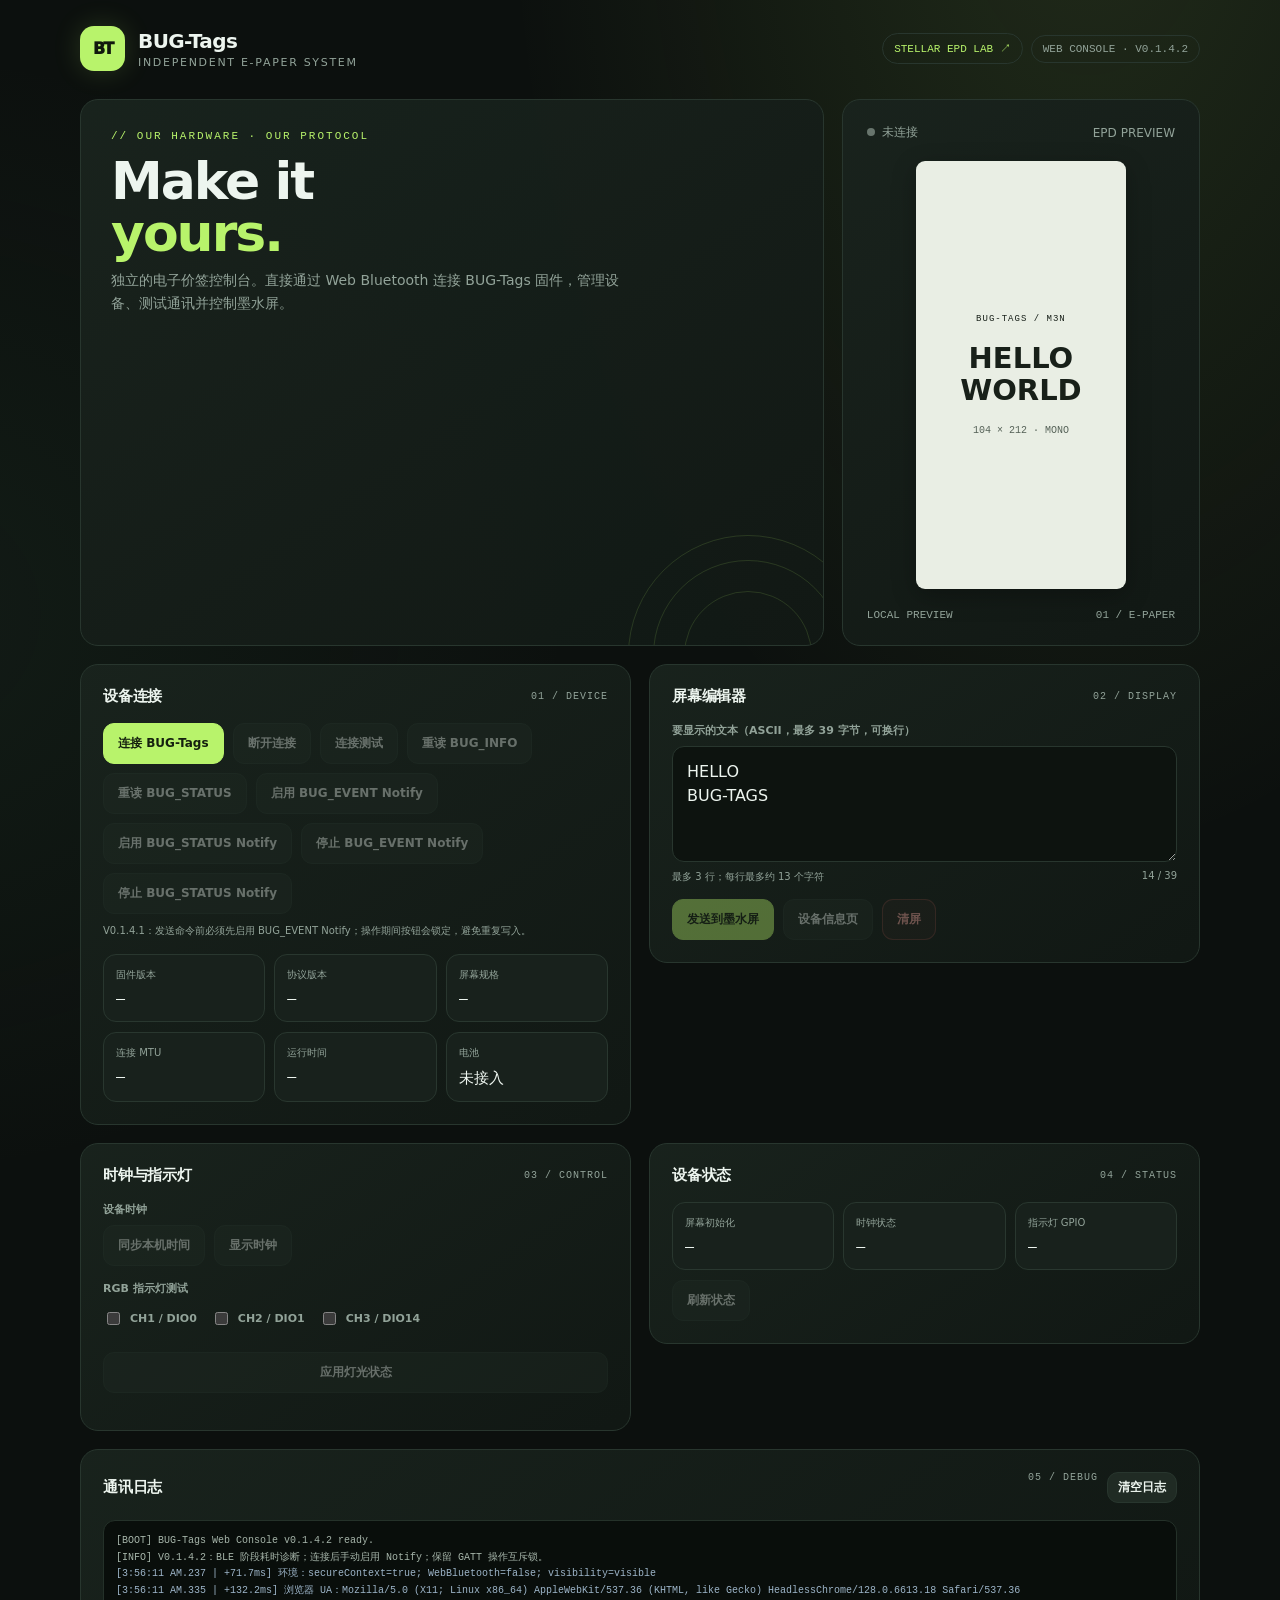
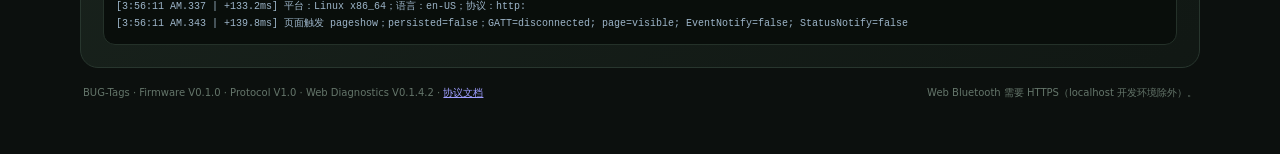
==== commit e1de3528: "Add Stellar EPD Lab entry to BUG-Tags console" ====
--- a/index.html
+++ b/index.html
@@ -123,7 +123,7 @@
         <div class="logo">BT</div>
         <div><div class="brand-name">BUG-Tags</div><div class="brand-sub">Independent E-Paper System</div></div>
       </div>
-      <div class="build-tag">WEB CONSOLE · V0.1.4.2</div>
+      <div style="display:flex;align-items:center;justify-content:flex-end;gap:8px;flex-wrap:wrap"><a class="build-tag" href="./stellar-test.html" style="text-decoration:none;color:var(--green)">STELLAR EPD LAB ↗</a><div class="build-tag">WEB CONSOLE · V0.1.4.2</div></div>
     </header>
 
     <section class="hero">
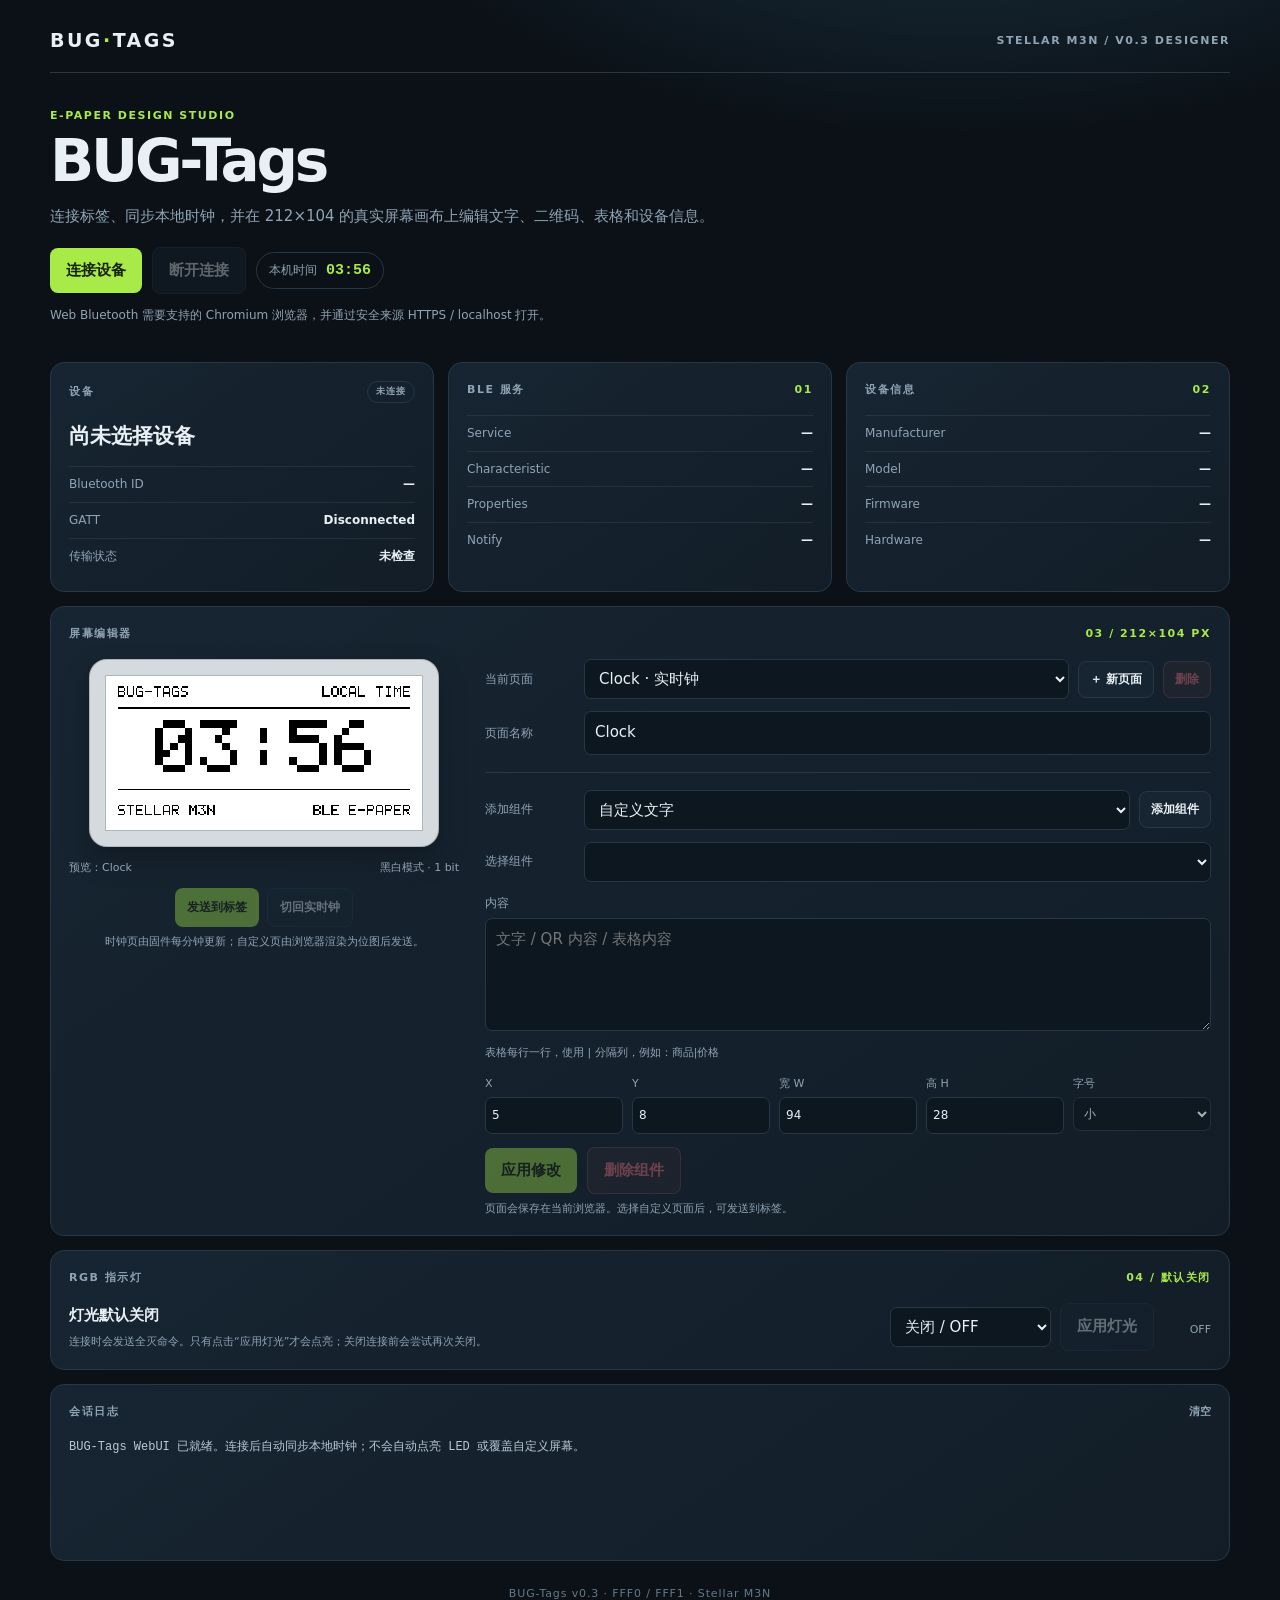
==== commit da3de262: "Deploy BUG-Tags v0.3 WebUI for Stellar M3N" ====
--- a/index.html
+++ b/index.html
@@ -2,666 +2,152 @@
 <html lang="zh-CN">
 <head>
   <meta charset="utf-8">
-  <meta name="viewport" content="width=device-width,initial-scale=1,viewport-fit=cover">
-  <meta name="theme-color" content="#111713">
-  <meta name="description" content="BUG-Tags — 自研电子价签 BLE 管理控制台">
-  <title>BUG-Tags · E-Paper Control</title>
-  <style>
-    :root {
-      color-scheme: dark;
-      --bg: #0c100e;
-      --panel: #131a16;
-      --panel-2: #18211c;
-      --line: #28362e;
-      --text: #edf5ef;
-      --muted: #92a399;
-      --green: #b8f36b;
-      --green-2: #d4ff9a;
-      --red: #ff786e;
-      --amber: #f4c56b;
-      --radius: 18px;
-      --mono: ui-monospace, SFMono-Regular, Consolas, "Liberation Mono", monospace;
-      font-family: Inter, ui-sans-serif, system-ui, -apple-system, BlinkMacSystemFont, "Segoe UI", sans-serif;
-      background: var(--bg);
-      color: var(--text);
-    }
-    * { box-sizing: border-box; }
-    body {
-      margin: 0;
-      min-height: 100vh;
-      background:
-        radial-gradient(ellipse at 85% -10%, rgba(184,243,107,.12), transparent 38%),
-        radial-gradient(ellipse at -10% 35%, rgba(63,116,79,.12), transparent 35%),
-        var(--bg);
-    }
-    button, input, textarea { font: inherit; }
-    button { cursor: pointer; }
-    .shell { width: min(1120px, calc(100% - 32px)); margin: 0 auto; padding: 26px 0 54px; }
-    .topbar { display: flex; align-items: center; justify-content: space-between; gap: 18px; margin-bottom: 28px; }
-    .brand { display: flex; align-items: center; gap: 13px; min-width: 0; }
-    .logo {
-      width: 45px; height: 45px; border-radius: 14px; display: grid; place-items: center;
-      color: #10170d; background: var(--green); font-weight: 950; letter-spacing: -2px;
-      box-shadow: 0 0 28px rgba(184,243,107,.16);
-    }
-    .brand-name { font-size: 20px; font-weight: 850; letter-spacing: -.6px; }
-    .brand-sub { color: var(--muted); font-size: 11px; letter-spacing: 1.7px; margin-top: 3px; text-transform: uppercase; }
-    .build-tag { border: 1px solid var(--line); border-radius: 99px; padding: 7px 11px; color: var(--muted); font: 11px var(--mono); white-space: nowrap; }
-    .hero { display: grid; grid-template-columns: 1.35fr .65fr; gap: 18px; margin-bottom: 18px; }
-    .hero-main, .hero-device, .panel { border: 1px solid var(--line); border-radius: var(--radius); background: linear-gradient(145deg, rgba(25,35,29,.96), rgba(17,24,20,.96)); }
-    .hero-main { padding: 30px; min-height: 226px; position: relative; overflow: hidden; }
-    .eyebrow { color: var(--green); font: 11px var(--mono); letter-spacing: 2px; text-transform: uppercase; }
-    h1 { margin: 13px 0 10px; font-size: clamp(32px, 5vw, 52px); line-height: 1; letter-spacing: -2px; }
-    .hero-main p { margin: 0; color: var(--muted); max-width: 520px; line-height: 1.65; font-size: 14px; }
-    .hero-orbit { position: absolute; width: 240px; height: 240px; border: 1px solid rgba(184,243,107,.14); border-radius: 50%; right: -45px; bottom: -130px; }
-    .hero-orbit:before, .hero-orbit:after { content: ""; position: absolute; border: 1px solid rgba(184,243,107,.14); border-radius: 50%; inset: 24px; }
-    .hero-orbit:after { inset: 55px; }
-    .hero-device { padding: 24px; display: flex; flex-direction: column; justify-content: space-between; gap: 20px; }
-    .device-top { display: flex; justify-content: space-between; align-items: center; color: var(--muted); font-size: 12px; }
-    .dot { width: 8px; height: 8px; border-radius: 50%; background: #68756d; display: inline-block; margin-right: 7px; }
-    .dot.online { background: var(--green); box-shadow: 0 0 12px rgba(184,243,107,.7); }
-    .epaper { background: #e9eee4; color: #182019; border-radius: 9px; width: 100%; max-width: 210px; aspect-ratio: 104 / 212; margin: 0 auto; padding: 15px 11px; display: flex; flex-direction: column; align-items: center; justify-content: center; text-align: center; box-shadow: 0 7px 25px rgba(0,0,0,.27); }
-    .epaper small { font: 9px var(--mono); letter-spacing: 1px; }
-    .epaper strong { font-size: clamp(21px, 3vw, 29px); line-height: 1.1; margin: 19px 0; overflow-wrap: anywhere; }
-    .epaper span { font: 10px var(--mono); color: #566258; }
-    .device-foot { display: flex; justify-content: space-between; color: var(--muted); font: 11px var(--mono); }
-    .grid { display: grid; grid-template-columns: 1fr 1fr; gap: 18px; align-items: start; }
-    .panel { padding: 22px; }
-    .panel-head { display: flex; align-items: center; justify-content: space-between; gap: 12px; margin-bottom: 17px; }
-    .panel-title { margin: 0; font-size: 15px; font-weight: 800; letter-spacing: -.2px; }
-    .panel-kicker { color: var(--muted); font: 10px var(--mono); letter-spacing: 1px; }
-    .status-grid { display: grid; grid-template-columns: repeat(3,1fr); gap: 9px; }
-    .metric { padding: 13px 12px; background: var(--panel-2); border: 1px solid #29372f; border-radius: 13px; min-width: 0; }
-    .metric-label { color: var(--muted); font-size: 10px; margin-bottom: 9px; }
-    .metric-value { font: 15px var(--mono); white-space: nowrap; overflow: hidden; text-overflow: ellipsis; }
-    .actions { display: flex; flex-wrap: wrap; gap: 9px; }
-    .btn { border: 1px solid var(--line); color: var(--text); background: #202b24; padding: 11px 14px; border-radius: 11px; font-weight: 700; font-size: 12px; transition: .15s ease; }
-    .btn:hover:not(:disabled) { border-color: #65864c; transform: translateY(-1px); }
-    .btn:disabled { opacity: .38; cursor: not-allowed; }
-    .btn-primary { color: #15200f; background: var(--green); border-color: var(--green); }
-    .btn-primary:hover:not(:disabled) { background: var(--green-2); }
-    .btn-danger { color: #ffaca5; background: rgba(255,120,110,.08); border-color: rgba(255,120,110,.3); }
-    .field { display: grid; gap: 8px; margin-bottom: 15px; }
-    .field label { color: var(--muted); font-size: 11px; font-weight: 650; }
-    textarea, input[type="text"] { width: 100%; background: #0d130f; border: 1px solid var(--line); color: var(--text); border-radius: 12px; padding: 13px 14px; outline: none; resize: vertical; }
-    textarea { min-height: 116px; line-height: 1.5; }
-    textarea:focus, input:focus { border-color: #83b84e; box-shadow: 0 0 0 3px rgba(184,243,107,.08); }
-    .hint { display: flex; justify-content: space-between; gap: 12px; color: var(--muted); font-size: 10px; }
-    .leds { display: flex; gap: 14px; flex-wrap: wrap; margin: 5px 0 16px; }
-    .led-choice { display: flex; align-items: center; gap: 7px; font-size: 11px; color: var(--muted); }
-    .led-choice input { accent-color: var(--green); }
-    .wide { grid-column: 1 / -1; }
-    .log { background: #090e0b; border: 1px solid #243129; border-radius: 12px; padding: 12px; min-height: 108px; max-height: 190px; overflow: auto; font: 10px/1.65 var(--mono); color: #a6b5aa; white-space: pre-wrap; overflow-wrap: anywhere; }
-    .log .ok { color: var(--green); } .log .warn { color: var(--amber); } .log .err { color: var(--red); } .log .diag { color: #9db5c9; }
-    .footer { display: flex; justify-content: space-between; gap: 12px; color: #64756a; font-size: 10px; padding: 18px 3px 0; }
-    .toast { position: fixed; left: 50%; bottom: max(20px, env(safe-area-inset-bottom)); transform: translate(-50%, 15px); opacity: 0; pointer-events: none; padding: 11px 15px; background: #e3f2d7; color: #1b2816; border-radius: 99px; font-size: 12px; font-weight: 750; box-shadow: 0 8px 35px rgba(0,0,0,.35); transition: .22s ease; z-index: 9; max-width: calc(100% - 32px); text-align: center; }
-    .toast.show { opacity: 1; transform: translate(-50%, 0); }
-    @media (max-width: 760px) {
-      .shell { width: min(100% - 22px, 600px); padding-top: 16px; }
-      .hero { grid-template-columns: 1fr; }
-      .hero-main { min-height: 190px; padding: 24px; }
-      .hero-device { display: grid; grid-template-columns: 1fr 120px; align-items: center; gap: 12px; padding: 16px; }
-      .device-top, .device-foot { grid-column: 1 / -1; }
-      .epaper { grid-column: 2; grid-row: 2; width: 112px; padding: 8px; }
-      .epaper strong { margin: 10px 0; font-size: 18px; }
-      .grid { grid-template-columns: 1fr; gap: 12px; }
-      .wide { grid-column: auto; }
-      .panel { padding: 18px; }
-      .status-grid { grid-template-columns: repeat(3,1fr); }
-      .footer { flex-direction: column; }
-    }
-    @media (max-width: 390px) {
-      .status-grid { grid-template-columns: 1fr 1fr; }
-      .build-tag { display: none; }
-    }
-  </style>
+  <meta name="viewport" content="width=device-width,initial-scale=1">
+  <meta name="theme-color" content="#101820">
+  <title>BUG-Tags · Stellar M3N</title>
+  <link rel="stylesheet" href="./style.css">
+  <script defer src="./qrcode-generator.js"></script>
+  <script defer src="./bug-tags.js"></script>
 </head>
 <body>
   <main class="shell">
     <header class="topbar">
-      <div class="brand">
-        <div class="logo">BT</div>
-        <div><div class="brand-name">BUG-Tags</div><div class="brand-sub">Independent E-Paper System</div></div>
-      </div>
-      <div style="display:flex;align-items:center;justify-content:flex-end;gap:8px;flex-wrap:wrap"><a class="build-tag" href="./stellar-test.html" style="text-decoration:none;color:var(--green)">STELLAR EPD LAB ↗</a><div class="build-tag">WEB CONSOLE · V0.1.4.2</div></div>
+      <div class="brandmark">BUG<span>·</span>TAGS</div>
+      <div class="version">STELLAR M3N / V0.3 DESIGNER</div>
     </header>
 
     <section class="hero">
-      <div class="hero-main">
-        <div class="eyebrow">// OUR HARDWARE · OUR PROTOCOL</div>
-        <h1>Make it<br><span style="color:var(--green)">yours.</span></h1>
-        <p>独立的电子价签控制台。直接通过 Web Bluetooth 连接 BUG-Tags 固件，管理设备、测试通讯并控制墨水屏。</p>
-        <div class="hero-orbit"></div>
+      <div class="eyebrow">E-PAPER DESIGN STUDIO</div>
+      <h1>BUG-Tags</h1>
+      <p>连接标签、同步本地时钟，并在 212×104 的真实屏幕画布上编辑文字、二维码、表格和设备信息。</p>
+      <div class="actions">
+        <button id="connect" class="primary">连接设备</button>
+        <button id="disconnect" class="secondary" disabled>断开连接</button>
+        <span class="clock-chip">本机时间 <strong id="current-time">--:--</strong></span>
       </div>
-      <div class="hero-device">
-        <div class="device-top"><span><i id="linkDot" class="dot"></i><span id="linkState">未连接</span></span><span>EPD PREVIEW</span></div>
-        <div class="epaper"><small>BUG-TAGS / M3N</small><strong id="previewText">HELLO<br>WORLD</strong><span>104 × 212 · MONO</span></div>
-        <div class="device-foot"><span id="previewMode">LOCAL PREVIEW</span><span>01 / E-PAPER</span></div>
+      <p id="browser-note" class="hint" role="status"></p>
+    </section>
+
+    <section class="device-grid">
+      <article class="panel identity">
+        <div class="panel-head"><span>设备</span><span id="state-pill" class="pill">未连接</span></div>
+        <div class="device-name" id="device-name">尚未选择设备</div>
+        <div class="kv"><span>Bluetooth ID</span><strong id="device-id">—</strong></div>
+        <div class="kv"><span>GATT</span><strong id="gatt-state">Disconnected</strong></div>
+        <div class="kv"><span>传输状态</span><strong id="transport-state">未检查</strong></div>
+      </article>
+      <article class="panel">
+        <div class="panel-head"><span>BLE 服务</span><span class="panel-index">01</span></div>
+        <div class="kv"><span>Service</span><strong id="service-state">—</strong></div>
+        <div class="kv"><span>Characteristic</span><strong id="characteristic-state">—</strong></div>
+        <div class="kv"><span>Properties</span><strong id="properties-state">—</strong></div>
+        <div class="kv"><span>Notify</span><strong id="notify-state">—</strong></div>
+      </article>
+      <article class="panel">
+        <div class="panel-head"><span>设备信息</span><span class="panel-index">02</span></div>
+        <div class="kv"><span>Manufacturer</span><strong id="manufacturer">—</strong></div>
+        <div class="kv"><span>Model</span><strong id="model">—</strong></div>
+        <div class="kv"><span>Firmware</span><strong id="firmware">—</strong></div>
+        <div class="kv"><span>Hardware</span><strong id="hardware">—</strong></div>
+      </article>
+    </section>
+
+    <section class="panel designer">
+      <div class="panel-head"><span>屏幕编辑器</span><span class="panel-index">03 / 212×104 PX</span></div>
+      <div class="designer-layout">
+        <div class="preview-column">
+          <div class="paper-frame">
+            <canvas id="screen-preview" width="212" height="104" aria-label="电子纸屏幕预览"></canvas>
+          </div>
+          <div class="preview-meta">
+            <span id="preview-status">预览：Clock</span>
+            <span>黑白模式 · 1 bit</span>
+          </div>
+          <div class="preview-actions">
+            <button id="send-screen" class="primary" disabled>发送到标签</button>
+            <button id="show-clock" class="secondary" disabled>切回实时钟</button>
+          </div>
+          <p class="subhint">时钟页由固件每分钟更新；自定义页由浏览器渲染为位图后发送。</p>
+        </div>
+
+        <div class="editor-column">
+          <div class="form-row">
+            <label for="page-select">当前页面</label>
+            <select id="page-select"></select>
+            <button id="add-page" class="secondary compact">＋ 新页面</button>
+            <button id="delete-page" class="danger compact" disabled>删除</button>
+          </div>
+
+          <div class="form-row">
+            <label for="page-name">页面名称</label>
+            <input id="page-name" type="text" maxlength="20" value="Clock">
+          </div>
+
+          <div class="editor-divider"></div>
+          <div class="form-row">
+            <label for="element-type">添加组件</label>
+            <select id="element-type">
+              <option value="text">自定义文字</option>
+              <option value="qr">二维码</option>
+              <option value="table">自定义表格</option>
+              <option value="info">设备信息</option>
+            </select>
+            <button id="add-element" class="secondary compact">添加组件</button>
+          </div>
+          <div class="form-row">
+            <label for="element-select">选择组件</label>
+            <select id="element-select"></select>
+          </div>
+          <div class="form-row stacked">
+            <label for="element-content">内容</label>
+            <textarea id="element-content" rows="4" placeholder="文字 / QR 内容 / 表格内容"></textarea>
+            <span class="subhint">表格每行一行，使用 | 分隔列，例如：商品|价格</span>
+          </div>
+          <div class="position-grid">
+            <div><label for="element-x">X</label><input id="element-x" type="number" min="0" max="103" value="5"></div>
+            <div><label for="element-y">Y</label><input id="element-y" type="number" min="0" max="211" value="8"></div>
+            <div><label for="element-width">宽 W</label><input id="element-width" type="number" min="1" max="104" value="94"></div>
+            <div><label for="element-height">高 H</label><input id="element-height" type="number" min="1" max="212" value="28"></div>
+            <div><label for="element-size">字号</label><select id="element-size"><option value="1">小</option><option value="2">中</option><option value="3">大</option></select></div>
+          </div>
+          <div class="actions">
+            <button id="save-element" class="primary">应用修改</button>
+            <button id="delete-element" class="danger" disabled>删除组件</button>
+          </div>
+          <p id="editor-note" class="subhint">页面会保存在当前浏览器。选择自定义页面后，可发送到标签。</p>
+        </div>
       </div>
     </section>
 
-    <section class="grid">
-      <article class="panel">
-        <div class="panel-head"><h2 class="panel-title">设备连接</h2><span class="panel-kicker">01 / DEVICE</span></div>
-        <div class="actions">
-          <button class="btn btn-primary" id="connectBtn">连接 BUG-Tags</button>
-          <button class="btn" id="disconnectBtn" disabled>断开连接</button>
-          <button class="btn" id="pingBtn" disabled>连接测试</button>
-          <button class="btn" id="readInfoBtn" disabled>重读 BUG_INFO</button>
-          <button class="btn" id="readStatusBtn" disabled>重读 BUG_STATUS</button>
-          <button class="btn" id="eventNotifyBtn" disabled>启用 BUG_EVENT Notify</button>
-          <button class="btn" id="statusNotifyBtn" disabled>启用 BUG_STATUS Notify</button>
-          <button class="btn" id="stopEventNotifyBtn" disabled>停止 BUG_EVENT Notify</button>
-          <button class="btn" id="stopStatusNotifyBtn" disabled>停止 BUG_STATUS Notify</button>
+    <section class="panel led-panel">
+      <div class="panel-head"><span>RGB 指示灯</span><span class="panel-index">04 / 默认关闭</span></div>
+      <div class="led-controls">
+        <div>
+          <strong>灯光默认关闭</strong>
+          <p class="subhint">连接时会发送全灭命令。只有点击“应用灯光”才会点亮；关闭连接前会尝试再次关闭。</p>
         </div>
-        <div class="hint" style="margin-top:10px">V0.1.4.1：发送命令前必须先启用 BUG_EVENT Notify；操作期间按钮会锁定，避免重复写入。</div>
-        <div style="height:16px"></div>
-        <div class="status-grid">
-          <div class="metric"><div class="metric-label">固件版本</div><div class="metric-value" id="firmwareValue">—</div></div>
-          <div class="metric"><div class="metric-label">协议版本</div><div class="metric-value" id="protocolValue">—</div></div>
-          <div class="metric"><div class="metric-label">屏幕规格</div><div class="metric-value" id="screenValue">—</div></div>
+        <div class="led-apply">
+          <select id="led-color" aria-label="LED颜色">
+            <option value="0">关闭 / OFF</option>
+            <option value="1">红色 / RED</option>
+            <option value="2">绿色 / GREEN</option>
+            <option value="4">蓝色 / BLUE</option>
+            <option value="3">黄色 / YELLOW</option>
+            <option value="5">品红 / MAGENTA</option>
+            <option value="6">青色 / CYAN</option>
+            <option value="7">白色 / WHITE</option>
+          </select>
+          <button id="apply-led" class="secondary" disabled>应用灯光</button>
+          <span id="led-state" class="subhint">OFF</span>
         </div>
-        <div style="height:10px"></div>
-        <div class="status-grid">
-          <div class="metric"><div class="metric-label">连接 MTU</div><div class="metric-value" id="mtuValue">—</div></div>
-          <div class="metric"><div class="metric-label">运行时间</div><div class="metric-value" id="uptimeValue">—</div></div>
-          <div class="metric"><div class="metric-label">电池</div><div class="metric-value" id="batteryValue">未接入</div></div>
-        </div>
-      </article>
-
-      <article class="panel">
-        <div class="panel-head"><h2 class="panel-title">屏幕编辑器</h2><span class="panel-kicker">02 / DISPLAY</span></div>
-        <div class="field">
-          <label for="screenText">要显示的文本（ASCII，最多 39 字节，可换行）</label>
-          <textarea id="screenText" maxlength="39" spellcheck="false">HELLO
-BUG-TAGS</textarea>
-          <div class="hint"><span>最多 3 行；每行最多约 13 个字符</span><span id="textCount">14 / 39</span></div>
-        </div>
-        <div class="actions">
-          <button class="btn btn-primary" id="sendTextBtn" disabled>发送到墨水屏</button>
-          <button class="btn" id="showInfoBtn" disabled>设备信息页</button>
-          <button class="btn btn-danger" id="clearBtn" disabled>清屏</button>
-        </div>
-      </article>
-
-      <article class="panel">
-        <div class="panel-head"><h2 class="panel-title">时钟与指示灯</h2><span class="panel-kicker">03 / CONTROL</span></div>
-        <div class="field"><label>设备时钟</label><div class="actions">
-          <button class="btn" id="syncTimeBtn" disabled>同步本机时间</button>
-          <button class="btn" id="showClockBtn" disabled>显示时钟</button>
-        </div></div>
-        <div class="field"><label>RGB 指示灯测试</label>
-          <div class="leds">
-            <label class="led-choice"><input type="checkbox" id="led1"> CH1 / DIO0</label>
-            <label class="led-choice"><input type="checkbox" id="led2"> CH2 / DIO1</label>
-            <label class="led-choice"><input type="checkbox" id="led3"> CH3 / DIO14</label>
-          </div>
-          <button class="btn" id="ledBtn" disabled>应用灯光状态</button>
-        </div>
-      </article>
-
-      <article class="panel">
-        <div class="panel-head"><h2 class="panel-title">设备状态</h2><span class="panel-kicker">04 / STATUS</span></div>
-        <div class="status-grid">
-          <div class="metric"><div class="metric-label">屏幕初始化</div><div class="metric-value" id="epdValue">—</div></div>
-          <div class="metric"><div class="metric-label">时钟状态</div><div class="metric-value" id="clockValue">—</div></div>
-          <div class="metric"><div class="metric-label">指示灯 GPIO</div><div class="metric-value" id="ledValue">—</div></div>
-        </div>
-        <div style="height:10px"></div>
-        <div class="actions"><button class="btn" id="refreshStatusBtn" disabled>刷新状态</button></div>
-      </article>
-
-      <article class="panel wide">
-        <div class="panel-head"><h2 class="panel-title">通讯日志</h2><div class="actions"><span class="panel-kicker">05 / DEBUG</span><button id="clearLogBtn" class="btn" style="padding:6px 10px">清空日志</button></div></div>
-        <div class="log" id="logBox">[BOOT] BUG-Tags Web Console v0.1.4.2 ready.
-[INFO] V0.1.4.2：BLE 阶段耗时诊断；连接后手动启用 Notify；保留 GATT 操作互斥锁。</div>
-      </article>
+      </div>
     </section>
 
-    <footer class="footer"><span>BUG-Tags · Firmware V0.1.0 · Protocol V1.0 · Web Diagnostics V0.1.4.2 · <a href="PROTOCOL_V1.md" target="_blank" rel="noopener">协议文档</a></span><span>Web Bluetooth 需要 HTTPS（localhost 开发环境除外）。</span></footer>
+    <section class="panel log-panel">
+      <div class="panel-head"><span>会话日志</span><button id="clear-log" class="text-button">清空</button></div>
+      <pre id="log" aria-live="polite">BUG-Tags WebUI 已就绪。连接后自动同步本地时钟；不会自动点亮 LED 或覆盖自定义屏幕。</pre>
+    </section>
+    <footer>BUG-Tags v0.3 · FFF0 / FFF1 · Stellar M3N</footer>
   </main>
-  <div class="toast" id="toast"></div>
-
-  <script>
-  (() => {
-    'use strict';
-    const UUID = {
-      service: 'b07a0001-4255-4754-4147-425547544147',
-      control: 'b07a0002-4255-4754-4147-425547544147',
-      event:   'b07a0003-4255-4754-4147-425547544147',
-      info:    'b07a0004-4255-4754-4147-425547544147',
-      status:  'b07a0005-4255-4754-4147-425547544147'
-    };
-    const CMD = { PING:0x01, INFO:0x02, STATUS:0x03, TEXT_BEGIN:0x10, TEXT_CHUNK:0x11, TEXT_COMMIT:0x12, CLEAR:0x13, DEVICE_INFO:0x14, CLOCK:0x15, SET_TIME:0x20, GET_TIME:0x21, LED:0x30 };
-    const MAGIC0 = 0x42, MAGIC1 = 0x54, PROTOCOL = 1;
-    const $ = id => document.getElementById(id);
-    let device = null, server = null, characteristics = null, sequence = 1;
-    let pending = new Map(), connected = false, toastTimer = 0, connectedAt = 0;
-    let connectedAtPerf = 0;
-    let eventNotifyEnabled = false, statusNotifyEnabled = false;
-    let actionBusy = false;
-    let lastBleAction = '页面启动';
-    let bleOpSerial = 0;
-    const activeBleOps = new Map();
-
-    function log(message, kind='') {
-      const box = $('logBox');
-      const line = document.createElement('div');
-      if (kind) line.className = kind;
-      const now = new Date();
-      const stamp = now.toLocaleTimeString() + '.' + String(now.getMilliseconds()).padStart(3, '0');
-      line.textContent = `[${stamp} | +${performance.now().toFixed(1)}ms] ${message}`;
-      box.appendChild(line); box.scrollTop = box.scrollHeight;
-    }
-    function bleStateSnapshot() {
-      return `GATT=${device?.gatt?.connected ? 'connected' : 'disconnected'}; page=${document.visibilityState || 'unknown'}; EventNotify=${eventNotifyEnabled}; StatusNotify=${statusNotifyEnabled}`;
-    }
-    function beginBleOperation(label) {
-      const token = { id: ++bleOpSerial, label, startedAt: performance.now() };
-      activeBleOps.set(token.id, token);
-      lastBleAction = label;
-      log(`[BLE#${token.id}] BEGIN ${label} | ${bleStateSnapshot()}`, 'diag');
-      return token;
-    }
-    function endBleOperation(token, outcome, error) {
-      const elapsed = performance.now() - token.startedAt;
-      activeBleOps.delete(token.id);
-      const detail = error ? ` | ${error.name || 'Error'}: ${error.message || String(error)}` : '';
-      log(`[BLE#${token.id}] ${outcome} ${token.label} | duration=${elapsed.toFixed(1)}ms | ${bleStateSnapshot()}${detail}`,
-          outcome === 'OK' ? 'ok' : 'err');
-    }
-    async function trackBleOperation(label, operation) {
-      const token = beginBleOperation(label);
-      try {
-        const result = await operation();
-        endBleOperation(token, 'OK');
-        return result;
-      } catch (error) {
-        endBleOperation(token, 'FAIL', error);
-        throw error;
-      }
-    }
-    function logRuntimeEnvironment() {
-      log(`环境：secureContext=${window.isSecureContext}; WebBluetooth=${'bluetooth' in navigator}; visibility=${document.visibilityState || 'unknown'}`, 'diag');
-      log(`浏览器 UA：${navigator.userAgent || 'unknown'}`, 'diag');
-      log(`平台：${navigator.platform || 'unknown'}；语言：${navigator.language || 'unknown'}；协议：${location.protocol}`, 'diag');
-      if (navigator.bluetooth && typeof navigator.bluetooth.getAvailability === 'function') {
-        navigator.bluetooth.getAvailability().then(available => {
-          log(`Web Bluetooth adapter availability=${available}`, 'diag');
-        }).catch(error => {
-          log(`Web Bluetooth availability 查询失败：${error.name || 'Error'}: ${error.message || error}`, 'warn');
-        });
-      }
-    }
-    function toast(message) {
-      const el = $('toast'); el.textContent = message; el.classList.add('show');
-      clearTimeout(toastTimer); toastTimer = setTimeout(() => el.classList.remove('show'), 2300);
-    }
-    function syncControls() {
-      const locked = actionBusy;
-      $('connectBtn').disabled = connected || locked;
-      $('disconnectBtn').disabled = !connected || locked;
-      // Direct ATT reads do not require BUG_EVENT notifications.
-      ['readInfoBtn','readStatusBtn'].forEach(id => $(id).disabled = !connected || locked);
-      // Every protocol command expects its response on BUG_EVENT Notify.
-      ['pingBtn','sendTextBtn','showInfoBtn','clearBtn','syncTimeBtn','showClockBtn','ledBtn','refreshStatusBtn']
-        .forEach(id => $(id).disabled = !connected || locked || !eventNotifyEnabled);
-      $('eventNotifyBtn').disabled = !connected || locked || eventNotifyEnabled;
-      $('statusNotifyBtn').disabled = !connected || locked || statusNotifyEnabled;
-      $('stopEventNotifyBtn').disabled = !connected || locked || !eventNotifyEnabled;
-      $('stopStatusNotifyBtn').disabled = !connected || locked || !statusNotifyEnabled;
-    }
-    function setConnected(value) {
-      connected = value;
-      $('linkState').textContent = value ? '已连接' : '未连接';
-      $('linkDot').classList.toggle('online', value);
-      if (!value) {
-        eventNotifyEnabled = false;
-        statusNotifyEnabled = false;
-        ['firmwareValue','protocolValue','screenValue','mtuValue','uptimeValue','epdValue','clockValue','ledValue'].forEach(id => $(id).textContent = '—');
-        $('batteryValue').textContent = '未接入';
-        $('previewMode').textContent = 'LOCAL PREVIEW';
-      } else {
-        $('previewMode').textContent = 'DEVICE LINKED';
-      }
-      syncControls();
-    }
-    function crc16(bytes, length=bytes.length) {
-      let crc = 0xFFFF;
-      for (let i=0;i<length;i++) {
-        crc ^= bytes[i] << 8;
-        for (let bit=0;bit<8;bit++) crc = (crc & 0x8000) ? ((crc << 1) ^ 0x1021) & 0xFFFF : (crc << 1) & 0xFFFF;
-      }
-      return crc;
-    }
-    function u16(bytes, offset) { return bytes[offset] | (bytes[offset+1] << 8); }
-    function u32(bytes, offset) { return (bytes[offset] | (bytes[offset+1]<<8) | (bytes[offset+2]<<16) | (bytes[offset+3]<<24)) >>> 0; }
-    function put16(bytes, offset, value) { bytes[offset]=value&255; bytes[offset+1]=(value>>>8)&255; }
-    function put32(bytes, offset, value) { bytes[offset]=value&255; bytes[offset+1]=(value>>>8)&255; bytes[offset+2]=(value>>>16)&255; bytes[offset+3]=(value>>>24)&255; }
-    function buildCommand(opcode, payload, seq) {
-      const frame = new Uint8Array(11 + payload.length);
-      frame[0]=MAGIC0; frame[1]=MAGIC1; frame[2]=PROTOCOL; frame[3]=0x01; frame[4]=opcode;
-      put16(frame,5,seq); put16(frame,7,payload.length); frame.set(payload,9);
-      const crc = crc16(frame, 9 + payload.length); put16(frame,9+payload.length,crc);
-      return frame;
-    }
-    function onEvent(event) {
-      const view = event.target.value;
-      const bytes = new Uint8Array(view.buffer, view.byteOffset, view.byteLength);
-      if (bytes.length < 11 || bytes[0]!==MAGIC0 || bytes[1]!==MAGIC1 || bytes[2]!==PROTOCOL) {
-        log('收到无法识别的 BUG_EVENT 数据帧。','warn'); return;
-      }
-      const payloadLength = u16(bytes,7);
-      if (bytes.length !== 11 + payloadLength || u16(bytes,9+payloadLength)!==crc16(bytes,9+payloadLength)) {
-        log('BUG_EVENT CRC 或长度校验失败。','err'); return;
-      }
-      const type=bytes[3], opcode=bytes[4], seq=u16(bytes,5), payload=bytes.slice(9,9+payloadLength);
-      if (type===0x81) {
-        const waiter=pending.get(seq);
-        if (!waiter) { log(`未匹配响应 opcode=0x${opcode.toString(16)} seq=${seq}`,'warn'); return; }
-        pending.delete(seq); clearTimeout(waiter.timer);
-        const status=payload.length ? payload[0] : 0xFF;
-        const data=payload.slice(1);
-        if (status===0) waiter.resolve({opcode,seq,data});
-        else waiter.reject(new Error(`设备返回状态码 0x${status.toString(16).padStart(2,'0')}`));
-      } else {
-        log(`设备事件 type=0x${type.toString(16)} opcode=0x${opcode.toString(16)}`);
-      }
-    }
-    async function command(opcode, payload=new Uint8Array()) {
-      if (!connected || !characteristics?.control) throw new Error('设备尚未连接');
-      if (!eventNotifyEnabled) throw new Error('尚未启用 BUG_EVENT Notify。请先点击“启用 BUG_EVENT Notify”，命令响应通过该特征返回。');
-      const seq=sequence;
-      sequence=(sequence+1)&0xFFFF;
-      if (sequence===0) sequence=1;
-      const frame=buildCommand(opcode,payload,seq);
-      let resolveResponse, rejectResponse;
-      const response=new Promise((resolve,reject) => { resolveResponse=resolve; rejectResponse=reject; });
-      const waiter={resolve:resolveResponse,reject:rejectResponse,timer:0};
-      pending.set(seq,waiter);
-      try {
-        if (typeof characteristics.control.writeValueWithResponse === 'function') {
-          await trackBleOperation('BUG_CONTROL.writeValueWithResponse()', () => characteristics.control.writeValueWithResponse(frame));
-        } else if (typeof characteristics.control.writeValue === 'function') {
-          await trackBleOperation('BUG_CONTROL.writeValue()', () => characteristics.control.writeValue(frame));
-        } else {
-          throw new Error('浏览器未提供可用的 GATT Write API');
-        }
-        log(`TX opcode=0x${opcode.toString(16).padStart(2,'0')} seq=${seq} len=${frame.length}`);
-        // TEXT_COMMIT performs an EPD refresh before firmware sends its response.
-        if (pending.has(seq)) {
-          const timeoutMs = opcode === CMD.TEXT_COMMIT ? 20000 : 8000;
-          waiter.timer=setTimeout(() => {
-            if (pending.get(seq) === waiter) {
-              pending.delete(seq);
-              rejectResponse(new Error(`命令超时：${timeoutMs/1000} 秒内未收到 BUG_EVENT 响应 (opcode=0x${opcode.toString(16)})`));
-            }
-          }, timeoutMs);
-        }
-      } catch (error) {
-        if (waiter.timer) clearTimeout(waiter.timer);
-        if (pending.get(seq) === waiter) pending.delete(seq);
-        throw error;
-      }
-      const result=await response;
-      log(`RX opcode=0x${opcode.toString(16).padStart(2,'0')} seq=${seq} OK (${result.data.length} bytes)`,'ok');
-      return result.data;
-    }
-    function parseInfo(data) {
-      if (data.length !== 14) throw new Error(`设备信息长度异常：${data.length}`);
-      $('protocolValue').textContent=`${data[0]}.${data[1]}`;
-      $('firmwareValue').textContent=`${data[2]}.${data[3]}.${data[4]}`;
-      $('screenValue').textContent=`${u16(data,6)}×${u16(data,8)}`;
-      const features=u32(data,10);
-      log(`DeviceInfo board=${data[5]} features=0x${features.toString(16)}`);
-    }
-    function parseStatus(data) {
-      if (data.length !== 8) return;
-      const flags=data[0], mtu=u16(data,2), uptime=u32(data,4);
-      $('mtuValue').textContent=String(mtu);
-      $('uptimeValue').textContent=formatDuration(uptime);
-      $('epdValue').textContent=(flags&1)?'READY':'OFF';
-      $('clockValue').textContent=(flags&4)?'已同步':'未同步';
-      $('ledValue').textContent=(flags&8)?'READY':'N/A';
-      $('batteryValue').textContent=(data[1]===255)?'未接入':`${data[1]}%`;
-    }
-    function hexBytes(bytes) {
-      return Array.from(bytes, b => b.toString(16).padStart(2, '0').toUpperCase()).join('-');
-    }
-    function characteristicProperties(ch) {
-      const p = ch?.properties || {};
-      return `read=${!!p.read}, write=${!!p.write}, writeWithoutResponse=${!!p.writeWithoutResponse}, notify=${!!p.notify}, indicate=${!!p.indicate}, authenticatedSignedWrites=${!!p.authenticatedSignedWrites}`;
-    }
-    async function readGattCharacteristic(kind, label) {
-      if (!characteristics?.[kind]) throw new Error(`${label} 特征尚未发现`);
-      if (!device?.gatt?.connected) throw new Error('GATT 链路当前未连接');
-      log(`调用 ${label}.readValue()…`);
-      const view = await trackBleOperation(`${label}.readValue()`, () => characteristics[kind].readValue());
-      const bytes = new Uint8Array(view.buffer, view.byteOffset, view.byteLength);
-      log(`${label} Read 成功：${bytes.length} 字节 · ${hexBytes(bytes)}`, 'ok');
-      if (kind === 'info') parseInfo(bytes);
-      if (kind === 'status') parseStatus(bytes);
-      return bytes;
-    }
-    async function readInfo() {
-      return readGattCharacteristic('info', 'BUG_INFO');
-    }
-    async function readStatus() {
-      return readGattCharacteristic('status', 'BUG_STATUS');
-    }
-    function formatDuration(seconds) {
-      const h=Math.floor(seconds/3600),m=Math.floor((seconds%3600)/60),s=seconds%60;
-      return `${h}h ${m}m ${s}s`;
-    }
-    async function refreshStatus() {
-      await readStatus();
-      const commandStatus = await command(CMD.STATUS);
-      if (commandStatus.length === 8) {
-        parseStatus(commandStatus);
-        log(`GET_STATUS 命令响应：${hexBytes(commandStatus)}`, 'ok');
-      }
-    }
-    async function enableNotify(kind) {
-      if (!device?.gatt?.connected || !characteristics?.[kind]) throw new Error('设备未连接或特征尚未发现');
-      const label = kind === 'event' ? 'BUG_EVENT' : 'BUG_STATUS';
-      log(`手动启用 ${label} Notify（浏览器将通过 CCCD 订阅）；开始时间精确到毫秒。`);
-      await trackBleOperation(`${label}.startNotifications() / CCCD subscribe`, () => characteristics[kind].startNotifications());
-      if (!device?.gatt?.connected) throw new Error(`${label} startNotifications() 已返回，但 GATT 链路已断开`);
-      if (kind === 'event') eventNotifyEnabled = true; else statusNotifyEnabled = true;
-      setConnected(true);
-      log(`${label} Notify 已启用；${bleStateSnapshot()}`, 'ok');
-    }
-    async function disableNotify(kind) {
-      if (!device?.gatt?.connected || !characteristics?.[kind]) throw new Error('设备未连接或特征尚未发现');
-      const label = kind === 'event' ? 'BUG_EVENT' : 'BUG_STATUS';
-      log(`手动停止 ${label} Notify…`);
-      await trackBleOperation(`${label}.stopNotifications() / CCCD unsubscribe`, () => characteristics[kind].stopNotifications());
-      if (kind === 'event') eventNotifyEnabled = false; else statusNotifyEnabled = false;
-      setConnected(true);
-      log(`${label} Notify 已停止；${bleStateSnapshot()}`, 'ok');
-    }
-    async function connect() {
-      if (!('bluetooth' in navigator)) throw new Error('当前浏览器不支持 Web Bluetooth。请使用 Android Chrome 或桌面 Chrome/Edge。');
-      let stage='设备选择';
-      log('正在请求附近的 BUG-Tags 设备…');
-      try {
-        device=await trackBleOperation('navigator.bluetooth.requestDevice()', () => navigator.bluetooth.requestDevice({
-          filters:[{namePrefix:'BUG-Tags'}],
-          optionalServices:[UUID.service]
-        }));
-        device.addEventListener('gattserverdisconnected', onDisconnected);
-        log(`已选择设备：${device.name || 'BUG-Tags'}；GATT 当前状态=${device.gatt?.connected ? 'connected' : 'disconnected'}`);
-
-        stage='GATT 链路建立';
-        if (device.gatt?.connected) {
-          server=device.gatt;
-          if (!connectedAt) connectedAt = Date.now();
-          if (!connectedAtPerf) connectedAtPerf = performance.now();
-          lastBleAction = '复用已存在 GATT 连接';
-          log('检测到此页面已有 GATT 链路，复用现有连接。','ok');
-        } else {
-          log('正在调用 device.gatt.connect()…');
-          server=await trackBleOperation('device.gatt.connect()', () => device.gatt.connect());
-          connectedAt = Date.now();
-          connectedAtPerf = performance.now();
-          lastBleAction = 'GATT connect() 成功';
-          log(`GATT 链路已建立；connected=${server.connected}`,'ok');
-        }
-
-        stage='发现 BUG-Tags 主服务';
-        log(`正在查找主服务 ${UUID.service}…`);
-        const service=await trackBleOperation('server.getPrimaryService(BUG-Tags)', () => server.getPrimaryService(UUID.service));
-        log('已找到 BUG-Tags 主服务。','ok');
-
-        stage='发现特征';
-        log('正在发现 BUG_INFO / BUG_CONTROL / BUG_EVENT / BUG_STATUS…');
-        characteristics={
-          info:await trackBleOperation('getCharacteristic(BUG_INFO)', () => service.getCharacteristic(UUID.info)),
-          control:await trackBleOperation('getCharacteristic(BUG_CONTROL)', () => service.getCharacteristic(UUID.control)),
-          event:await trackBleOperation('getCharacteristic(BUG_EVENT)', () => service.getCharacteristic(UUID.event)),
-          status:await trackBleOperation('getCharacteristic(BUG_STATUS)', () => service.getCharacteristic(UUID.status))
-        };
-        log('四个特征均已发现。','ok');
-        log(`BUG_INFO properties: ${characteristicProperties(characteristics.info)}`);
-        log(`BUG_CONTROL properties: ${characteristicProperties(characteristics.control)}`);
-        log(`BUG_EVENT properties: ${characteristicProperties(characteristics.event)}`);
-        log(`BUG_STATUS properties: ${characteristicProperties(characteristics.status)}`);
-
-        characteristics.event.addEventListener('characteristicvaluechanged',onEvent);
-        characteristics.status.addEventListener('characteristicvaluechanged', event => {
-          const view=event.target.value;
-          const bytes=new Uint8Array(view.buffer,view.byteOffset,view.byteLength);
-          log(`BUG_STATUS Notify：${hexBytes(bytes)}`,'ok');
-          parseStatus(bytes);
-        });
-
-        // Passive-link diagnostic: do not issue ATT Read during connect.
-        // The user will manually invoke one Read after observing an idle link.
-        log('连接阶段不自动 Read / Notify。需要发送命令时，请先手动启用 BUG_EVENT Notify。','warn');
-
-        // Strict passive mode: no ATT Read, no CCCD writes, no Notify subscription.
-        lastBleAction = '只完成 GATT connect / service discovery';
-        setConnected(true);
-        log('BUG-Tags GATT 服务已连接。命令按钮会在 BUG_EVENT Notify 启用后开放。','ok');
-        toast('BUG-Tags GATT 已连接');
-      } catch (error) {
-        const name=error?.name || 'Error';
-        const message=error?.message || String(error);
-        const linkState=device?.gatt?.connected ? 'connected' : 'disconnected';
-        log(`失败阶段：${stage}；${name}: ${message}；GATT=${linkState}；最近操作=${lastBleAction}`,'err');
-        // Preserve a live GATT link for diagnosis; do not auto-disconnect on a page-side error.
-        if (device?.gatt?.connected && characteristics) {
-          server=device.gatt;
-          setConnected(true);
-          log('保留当前 GATT 链路，可手动重试读取或主动断开。','warn');
-        } else {
-          characteristics=null;
-          server=null;
-          setConnected(false);
-        }
-        throw new Error(`[${stage}] ${name}: ${message}`);
-      }
-    }
-    function onDisconnected() {
-      const elapsedMs = connectedAtPerf ? performance.now() - connectedAtPerf : -1;
-      const elapsedText = elapsedMs >= 0 ? `${(elapsedMs / 1000).toFixed(3)} 秒 (${elapsedMs.toFixed(1)}ms)` : '时长未知';
-      const visibility = document.visibilityState || 'unknown';
-      const hadEventNotify = eventNotifyEnabled;
-      const hadStatusNotify = statusNotifyEnabled;
-      const inFlight = Array.from(activeBleOps.values(), op => `#${op.id} ${op.label} ${(performance.now() - op.startedAt).toFixed(1)}ms`).join(' ; ') || '无';
-      log(`GATT DISCONNECTED | duration=${elapsedText} | page=${visibility} | lastAction=${lastBleAction} | EventNotify=${hadEventNotify} | StatusNotify=${hadStatusNotify}`, 'warn');
-      log(`断连瞬间尚未结束的 BLE 操作：${inFlight}`, inFlight === '无' ? 'diag' : 'err');
-      for (const [seq,waiter] of pending) { clearTimeout(waiter.timer); waiter.reject(new Error('BLE 已断开')); }
-      pending.clear(); characteristics=null; server=null; setConnected(false); connectedAt=0; connectedAtPerf=0;
-    }
-    async function disconnect() {
-      if (device?.gatt?.connected) device.gatt.disconnect();
-      else onDisconnected();
-    }
-    function asciiPayload(text) {
-      const normalized=text.replace(/\r\n?/g,'\n');
-      for (const ch of normalized) {
-        const code=ch.charCodeAt(0);
-        if (code!==10 && (code<32 || code>126)) throw new Error('当前固件的 V0.1 文本绘制仅支持 ASCII 字符。');
-      }
-      const bytes=new TextEncoder().encode(normalized);
-      if (bytes.length<1 || bytes.length>39) throw new Error('文本长度必须为 1–39 个字节。');
-      return bytes;
-    }
-    async function safeAction(action) {
-      if (actionBusy) {
-        log('已有 BLE 操作尚未完成，本次点击已忽略；请等待当前操作结束。','warn');
-        return;
-      }
-      actionBusy = true;
-      syncControls();
-      try {
-        await action();
-      } catch (error) {
-        log(error?.message || String(error),'err');
-        toast(error?.message || '操作失败');
-      } finally {
-        actionBusy = false;
-        syncControls();
-      }
-    }
-    document.addEventListener('visibilitychange', () => log(`页面可见性变化：${document.visibilityState}；${bleStateSnapshot()}`, 'diag'));
-    window.addEventListener('pagehide', event => log(`页面触发 pagehide；persisted=${!!event.persisted}；${bleStateSnapshot()}`, 'warn'));
-    window.addEventListener('pageshow', event => log(`页面触发 pageshow；persisted=${!!event.persisted}；${bleStateSnapshot()}`, 'diag'));
-    $('connectBtn').addEventListener('click',()=>safeAction(connect));
-    $('disconnectBtn').addEventListener('click',()=>safeAction(disconnect));
-    $('readInfoBtn').addEventListener('click',()=>safeAction(async()=>{ await readInfo(); toast('BUG_INFO 读取成功'); }));
-    $('readStatusBtn').addEventListener('click',()=>safeAction(async()=>{ await readStatus(); toast('BUG_STATUS 读取成功'); }));
-    $('eventNotifyBtn').addEventListener('click',()=>safeAction(()=>enableNotify('event')));
-    $('statusNotifyBtn').addEventListener('click',()=>safeAction(()=>enableNotify('status')));
-    $('stopEventNotifyBtn').addEventListener('click',()=>safeAction(()=>disableNotify('event')));
-    $('stopStatusNotifyBtn').addEventListener('click',()=>safeAction(()=>disableNotify('status')));
-    $('pingBtn').addEventListener('click',()=>safeAction(async()=>{
-      const data=await command(CMD.PING);
-      if (data.length>=8) log(`PONG · uptime ${u32(data,4)} sec`,'ok');
-      toast('设备响应正常');
-    }));
-    $('sendTextBtn').addEventListener('click',()=>safeAction(async()=>{
-      if (!eventNotifyEnabled) throw new Error('请先启用 BUG_EVENT Notify，再发送文本。');
-      const text=$('screenText').value;
-      const bytes=asciiPayload(text);
-      log(`开始文本传输：${bytes.length} 字节；等待每条命令的设备确认。`,'warn');
-      await command(CMD.TEXT_BEGIN,new Uint8Array([bytes.length]));
-      for (let offset=0; offset<bytes.length; offset+=7) {
-        const chunk=bytes.slice(offset,Math.min(offset+7,bytes.length));
-        const packet=new Uint8Array(2+chunk.length); packet[0]=offset; packet[1]=chunk.length; packet.set(chunk,2);
-        log(`发送文本分片 ${offset}–${offset+chunk.length-1} / ${bytes.length}`);
-        await command(CMD.TEXT_CHUNK,packet);
-      }
-      log('所有文本分片已确认，正在提交屏幕刷新…','warn');
-      await command(CMD.TEXT_COMMIT);
-      $('previewText').innerHTML='';
-      for (const line of text.replace(/\r/g,'').split('\n').slice(0,3)) {
-        const span=document.createElement('span'); span.textContent=line || ' '; span.style.display='block'; span.style.fontSize='0.84em'; span.style.margin='2px 0'; $('previewText').appendChild(span);
-      }
-      toast('文本已发送并收到设备确认');
-    }));
-    $('showInfoBtn').addEventListener('click',()=>safeAction(async()=>{ await command(CMD.DEVICE_INFO); $('previewText').textContent='DEVICE\nINFO'; toast('已切换设备信息页'); }));
-    $('clearBtn').addEventListener('click',()=>safeAction(async()=>{ await command(CMD.CLEAR); $('previewText').textContent=''; toast('屏幕已清除'); }));
-    $('syncTimeBtn').addEventListener('click',()=>safeAction(async()=>{
-      const payload=new Uint8Array(6); put32(payload,0,Math.floor(Date.now()/1000)); put16(payload,4,((new Date()).getTimezoneOffset()*-1)&0xFFFF);
-      await command(CMD.SET_TIME,payload); toast('本机时间已同步到设备'); await refreshStatus();
-    }));
-    $('showClockBtn').addEventListener('click',()=>safeAction(async()=>{ await command(CMD.CLOCK); $('previewText').textContent='CLOCK'; toast('已切换时钟页面'); }));
-    $('ledBtn').addEventListener('click',()=>safeAction(async()=>{
-      const mask=($('led1').checked?1:0)|($('led2').checked?2:0)|($('led3').checked?4:0);
-      await command(CMD.LED,new Uint8Array([mask])); toast(`LED mask = ${mask}`);
-    }));
-    $('refreshStatusBtn').addEventListener('click',()=>safeAction(async()=>{ await refreshStatus(); toast('状态已刷新'); }));
-    $('clearLogBtn').addEventListener('click',()=>{ $('logBox').textContent='[INFO] Log cleared.'; });
-    $('screenText').addEventListener('input',()=>{
-      const value=$('screenText').value; $('textCount').textContent=`${new TextEncoder().encode(value).length} / 39`;
-      $('previewText').textContent=value || 'PREVIEW';
-    });
-    setConnected(false);
-    logRuntimeEnvironment();
-    if (!window.isSecureContext) log('当前页面不是安全上下文。GitHub Pages HTTPS 可用；file:// 本地文件通常不能使用 Web Bluetooth。','warn');
-  })();
-  </script>
 </body>
 </html>
--- a/style.css
+++ b/style.css
@@ -0,0 +1,101 @@
+:root {
+  color-scheme: dark;
+  --bg: #0b1117;
+  --panel: #121d27;
+  --panel2: #172532;
+  --line: #273746;
+  --text: #e8f0f5;
+  --muted: #90a4b4;
+  --accent: #a8eb49;
+  --accent-ink: #17210c;
+  --danger: #ff7a83;
+}
+* { box-sizing: border-box; }
+body {
+  margin: 0;
+  min-height: 100vh;
+  background: radial-gradient(1000px 500px at 75% -10%, #1b3343 0, transparent 60%), var(--bg);
+  color: var(--text);
+  font: 15px/1.55 Inter, ui-sans-serif, system-ui, -apple-system, "Segoe UI", sans-serif;
+}
+.shell { width: min(1180px, calc(100% - 36px)); margin: 0 auto; padding: 26px 0 24px; }
+.topbar { display: flex; align-items: center; justify-content: space-between; border-bottom: 1px solid var(--line); padding-bottom: 17px; }
+.brandmark { font-size: 19px; font-weight: 900; letter-spacing: .13em; }
+.brandmark span { color: var(--accent); }
+.version, .eyebrow, .panel-head { color: var(--muted); font-size: 11px; font-weight: 800; letter-spacing: .14em; }
+.hero { padding: 34px 0 24px; max-width: 800px; }
+.eyebrow { color: var(--accent); }
+h1 { margin: 8px 0 9px; font-size: clamp(40px, 6vw, 58px); letter-spacing: -.055em; line-height: 1; }
+.hero p { color: var(--muted); max-width: 730px; }
+.actions { display: flex; flex-wrap: wrap; align-items: center; gap: 10px; margin-top: 18px; }
+button, input, select, textarea { font: inherit; }
+button { border: 0; border-radius: 8px; padding: 11px 16px; cursor: pointer; font-weight: 800; }
+button:disabled { opacity: .38; cursor: not-allowed; }
+.primary { background: var(--accent); color: var(--accent-ink); }
+.secondary { background: var(--panel2); color: var(--text); border: 1px solid var(--line); }
+.danger { background: rgba(255,122,131,.12); border: 1px solid rgba(255,122,131,.35); color: var(--danger); }
+.compact { padding: 8px 11px; font-size: 12px; white-space: nowrap; }
+.text-button { background: transparent; color: var(--muted); padding: 0; }
+.hint { min-height: 20px; font-size: 12px; }
+.clock-chip { display: inline-flex; align-items: center; gap: 9px; border: 1px solid var(--line); border-radius: 999px; padding: 8px 12px; color: var(--muted); font-size: 12px; }
+.clock-chip strong { color: var(--accent); font: 700 15px ui-monospace, monospace; }
+.device-grid { display: grid; grid-template-columns: repeat(3, minmax(0, 1fr)); gap: 14px; }
+.panel { background: linear-gradient(145deg, var(--panel2), var(--panel)); border: 1px solid var(--line); border-radius: 14px; padding: 18px; min-width: 0; }
+.panel-head { display: flex; align-items: center; justify-content: space-between; margin-bottom: 17px; }
+.pill { border: 1px solid var(--line); border-radius: 20px; padding: 3px 8px; font-size: 9px; letter-spacing: .1em; }
+.device-name { font-size: 21px; font-weight: 800; overflow-wrap: anywhere; margin: 5px 0 14px; }
+.kv { display: flex; align-items: flex-start; justify-content: space-between; gap: 12px; padding: 8px 0; border-top: 1px solid rgba(144,164,180,.13); }
+.kv span { color: var(--muted); font-size: 12px; }
+.kv strong { max-width: 68%; text-align: right; font-size: 12px; overflow-wrap: anywhere; }
+.panel-index { color: var(--accent); }
+.designer { margin-top: 14px; }
+.designer-layout { display: grid; grid-template-columns: minmax(350px, 390px) minmax(0, 1fr); gap: 26px; align-items: start; }
+.preview-column { display: flex; flex-direction: column; align-items: center; }
+.paper-frame { width: 350px; max-width: 100%; padding: 16px; background: #d4dadd; border-radius: 18px; box-shadow: inset 0 0 0 1px rgba(0,0,0,.18), 0 12px 28px rgba(0,0,0,.25); }
+#screen-preview { display: block; width: 318px; height: auto; max-width: 100%; aspect-ratio: 212 / 104; background: #fff; image-rendering: pixelated; border: 1px solid #aeb7bc; }
+.preview-meta { width: 100%; display: flex; justify-content: space-between; gap: 10px; margin: 12px 0; color: var(--muted); font-size: 11px; }
+.preview-actions { display: flex; flex-wrap: wrap; gap: 8px; justify-content: center; }
+.preview-actions button { font-size: 12px; padding: 9px 12px; }
+.subhint { display: block; margin: 7px 0 0; color: var(--muted); font-size: 11px; line-height: 1.5; }
+.editor-column { min-width: 0; }
+.form-row { display: flex; align-items: center; gap: 9px; margin: 0 0 12px; }
+.form-row > label { width: 90px; flex: 0 0 90px; color: var(--muted); font-size: 12px; }
+.form-row > input, .form-row > select, .form-row > textarea { flex: 1; min-width: 0; }
+.form-row.stacked { display: block; }
+.form-row.stacked label { display: block; width: auto; margin-bottom: 6px; }
+input, select, textarea { width: 100%; color: var(--text); background: #0d1720; border: 1px solid var(--line); border-radius: 7px; padding: 9px 10px; outline: none; }
+input:focus, select:focus, textarea:focus { border-color: var(--accent); }
+textarea { resize: vertical; min-height: 78px; }
+.editor-divider { height: 1px; background: var(--line); margin: 17px 0; }
+.position-grid { display: grid; grid-template-columns: repeat(5, minmax(0,1fr)); gap: 9px; margin: 13px 0; }
+.position-grid label { display: block; margin-bottom: 5px; color: var(--muted); font-size: 11px; }
+.position-grid input, .position-grid select { padding: 8px 6px; font-size: 12px; }
+.editor-column .actions { margin-top: 12px; }
+.led-panel { margin-top: 14px; }
+.led-controls { display: flex; justify-content: space-between; align-items: center; gap: 20px; }
+.led-controls p { max-width: 560px; }
+.led-apply { display: flex; align-items: center; gap: 9px; min-width: 300px; }
+.led-apply select { min-width: 150px; }
+.led-apply button { white-space: nowrap; }
+#led-state { min-width: 48px; text-align: right; }
+.log-panel { margin-top: 14px; }
+#log { margin: 0; min-height: 105px; max-height: 250px; overflow: auto; color: #b8c9d5; white-space: pre-wrap; overflow-wrap: anywhere; font: 12px/1.7 ui-monospace, SFMono-Regular, Consolas, monospace; }
+footer { color: #647989; text-align: center; font-size: 11px; letter-spacing: .08em; padding-top: 24px; }
+@media (max-width: 850px) {
+  .device-grid { grid-template-columns: 1fr; }
+  .designer-layout { grid-template-columns: 1fr; }
+  .preview-column { order: 0; }
+  .editor-column { order: 1; }
+  .led-controls { display: block; }
+  .led-apply { min-width: 0; flex-wrap: wrap; margin-top: 12px; }
+}
+@media (max-width: 520px) {
+  .shell { width: min(100% - 22px, 1180px); padding-top: 17px; }
+  .version { text-align: right; max-width: 170px; font-size: 9px; }
+  .form-row { flex-wrap: wrap; }
+  .form-row > label { width: 100%; flex-basis: 100%; }
+  .position-grid { grid-template-columns: repeat(3, minmax(0,1fr)); }
+  .led-apply { align-items: stretch; }
+  .paper-frame { width: min(100%, 350px); padding: 13px; }
+  #screen-preview { width: 100%; height: auto; }
+}
